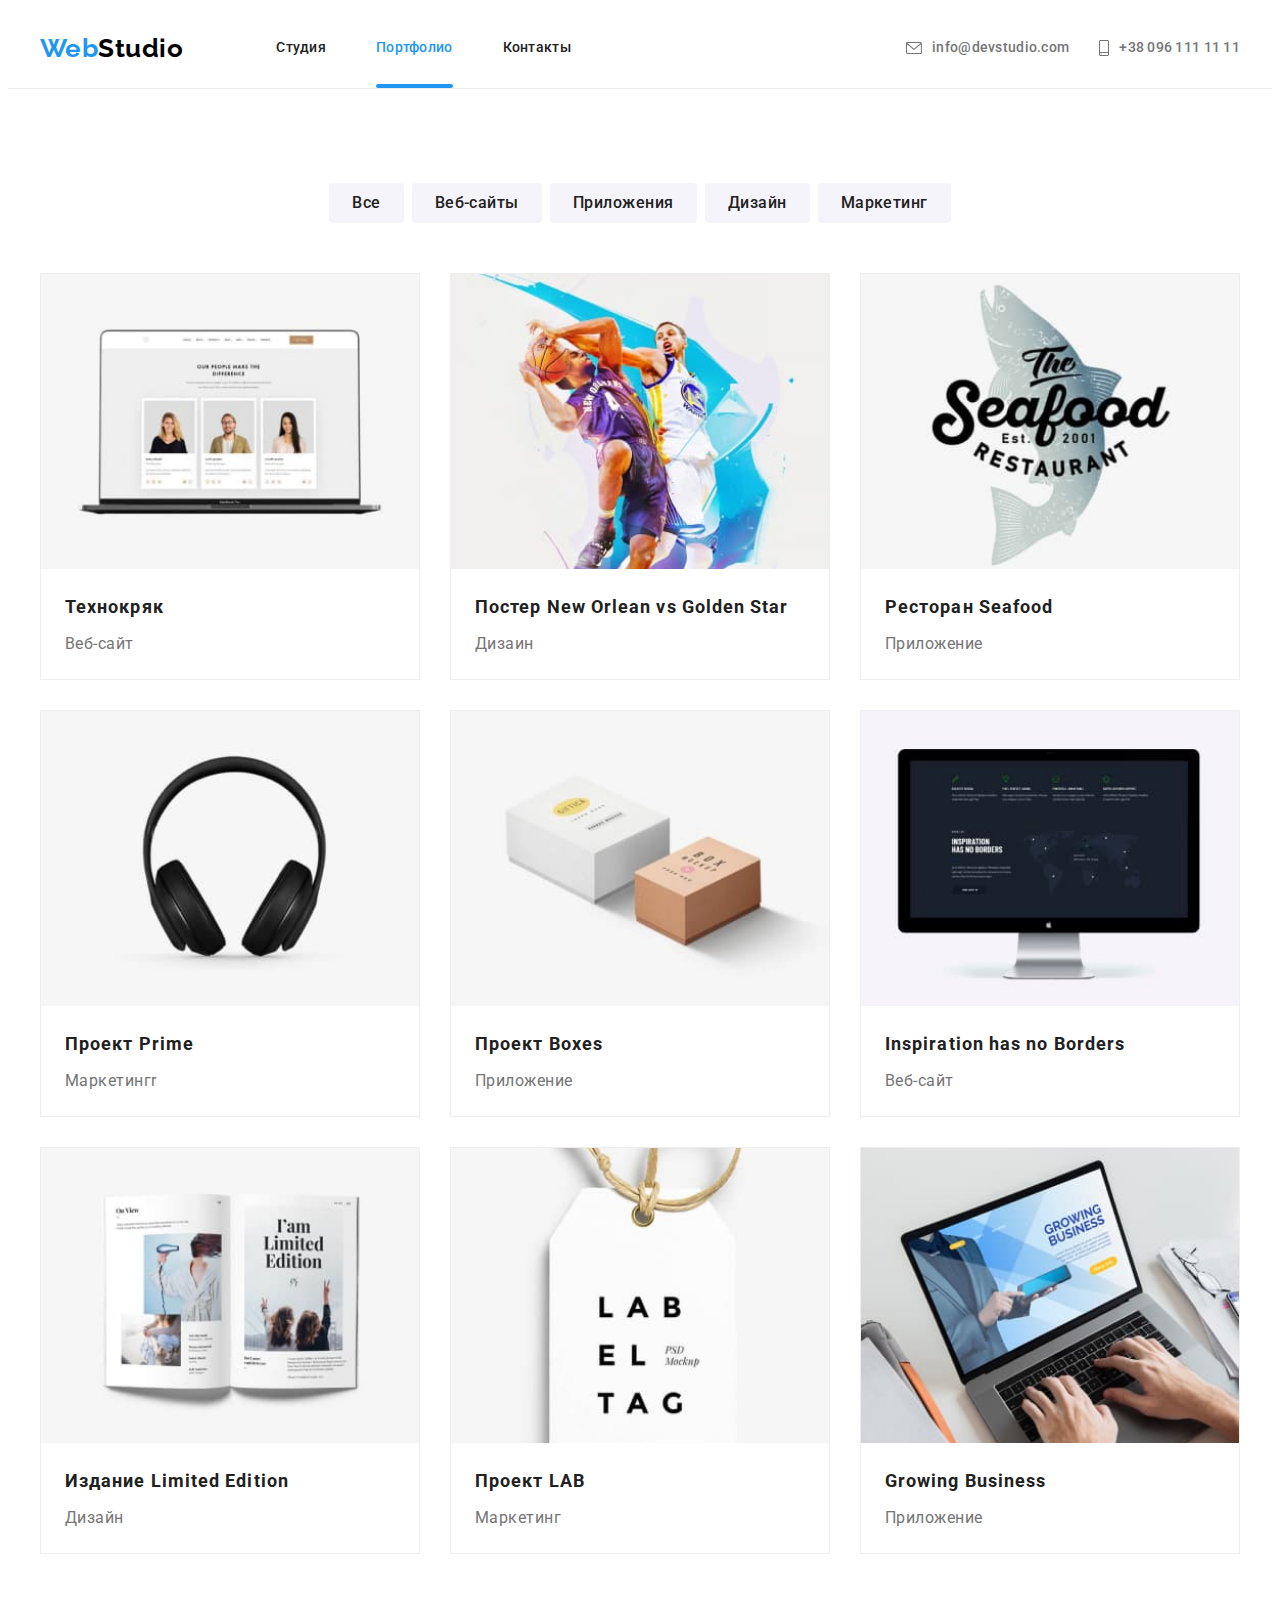
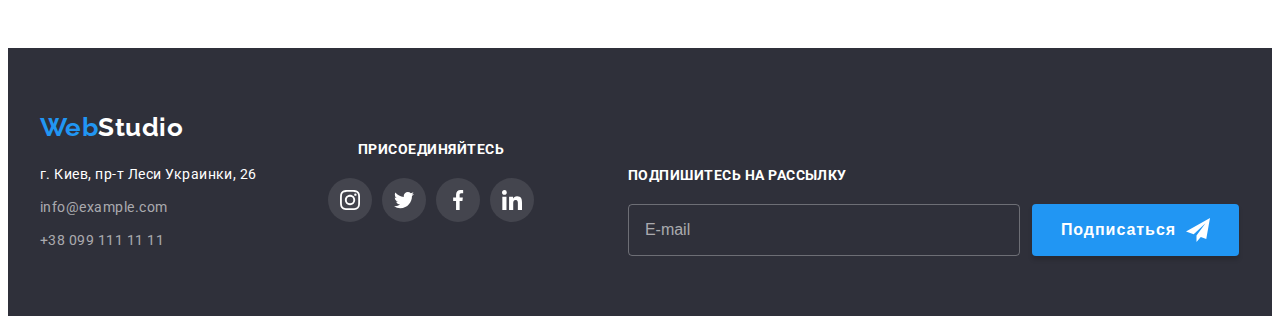
==== portfolio.html @ 02e14719 "Вёрстка адаптивной версии всех страниц и элементов макета" ====
<!DOCTYPE html>
<html lang="ru">
  <head>
    <meta charset="UTF-8" />
    <meta http-equiv="X-UA-Compatible" content="IE=edge" />
    <meta name="viewport" content="width=device-width, initial-scale=1.0" />
    <link rel="preconnect" href="https://fonts.googleapis.com" />
    <link rel="preconnect" href="https://fonts.gstatic.com" crossorigin />
    <link
      href="https://fonts.googleapis.com/css2?family=Raleway:wght@700&family=Roboto:wght@400;500;700;900&display=swap"
      rel="stylesheet"
    />
    <link
      rel="stylesheet"
      href="https://cdnjs.cloudflare.com/ajax/libs/modern-normalize/1.1.0/modern-normalize.min.css"
      integrity="sha512-wpPYUAdjBVSE4KJnH1VR1HeZfpl1ub8YT/NKx4PuQ5NmX2tKuGu6U/JRp5y+Y8XG2tV+wKQpNHVUX03MfMFn9Q=="
      crossorigin="anonymous"
      referrerpolicy="no-referrer"
    />
    <link rel="stylesheet" href="./css/main.css" />
    <title>Портфолио</title>
  </head>

  <body>
    <!--секция "Хэдер"-->
    <header class="header">
      <div class="container header__box">
        <nav class="header__nav">
          <a class="logo" href="./index.html" lang="en"
            >Web<span class="logo__text--black">Studio</span></a
          >
          <ul class="menu">
            <li class="menu__item">
              <a class="menu__link" href="./index.html">Студия</a>
            </li>
            <li class="menu__item">
              <a class="menu__link active" href="./portfolio.html">Портфолио</a>
            </li>
            <li class="menu__item">
              <a class="menu__link" href="#contacts">Контакты</a>
            </li>
          </ul>
        </nav>

        <ul class="contacts">
          <li class="contacts__item">
            <a class="contacts__link" href="mailto:info@devstudio.com"
              ><svg class="contacts__icon" width="16px" height="12px">
                <use href="./imagis/icons/icons.svg#icon-envelope"></use>
              </svg>
              info@devstudio.com</a
            >
          </li>
          <li class="contacts__item">
            <a class="contacts__link" href="tel:+380961111111"
              ><svg class="contacts__icon" width="10px" height="16px">
                <use href="./imagis/icons/icons.svg#icon-smartphone"></use>
              </svg>
              +38 096 111 11 11
            </a>
          </li>
        </ul>
        <button class="menu-btn__open" data-menu-open type="button">
          <svg class="menu-btn__open-icon" width="24px" height="16px">
            <use href="./imagis/icons/icons.svg#icon-menu"></use>
          </svg>
        </button>
      </div>
      <!--Мобильное меню-->

      <div class="mob-menu__box is-hidden" data-menu>
        <button class="menu-btn__close" data-menu-close type="button">
          <svg class="menu-btn__close-icon" width="19px" height="19px">
            <use href="./imagis/icons/icons.svg#icon-close-menu"></use>
          </svg>
        </button>
        <ul class="mob-menu">
          <li class="mob-menu__item">
            <a class="mob-menu__link" href="./index.html">Студия</a>
          </li>
          <li class="mob-menu__item">
            <a class="mob-menu__link active" href="./portfolio.html"
              >Портфолио</a
            >
          </li>
          <li class="mob-menu__item">
            <a class="mob-menu__link" href="#contacts">Контакты</a>
          </li>
        </ul>

        <ul class="mob-contacts">
          <li class="mob-contacts__item">
            <a class="mob-contacts__link--tel" href="tel:+380961111111">
              +38 096 111 11 11
            </a>
          </li>
          <li class="mob-contacts__item">
            <a
              class="mob-contacts__link--mail"
              href="mailto:info@devstudio.com"
            >
              info@devstudio.com</a
            >
          </li>
        </ul>
        <ul class="mob-socials">
          <li class="mob-socials__item">
            <a
              class="mob-socials__link"
              href="https://www.instagram.com/"
              target="blank"
              rel="noopener noreferrer"
              aria-label="инстаграм"
              lang="en"
              >Instagram</a
            >
          </li>
          <li class="mob-socials__item">
            <a
              class="mob-socials__link"
              href="https://twitter.com/"
              target="blank"
              rel="noopener noreferrer"
              aria-label="твитер"
              lang="en"
              >Twitter</a
            >
          </li>
          <li class="mob-socials__item">
            <a
              class="mob-socials__link"
              href="https://www.facebook.com/"
              target="blank"
              rel="noopener noreferrer"
              aria-label="фейсбук"
              lang="en"
              >Facebook</a
            >
          </li>
          <li class="mob-socials__item">
            <a
              class="mob-socials__link"
              href="https://ua.linkedin.com/"
              target="blank"
              rel="noopener noreferrer"
              aria-label="ликедин"
              lang="en"
              >LinkedIn</a
            >
          </li>
        </ul>
      </div>
    </header>

    <!--секция "Навигационных кнопок"-->
    <section class="section projects">
      <h1 class="projects__title visually-hidden">Проекты компании</h1>
      <div class="container filters">
        <ul class="filters__list">
          <li class="filters__item">
            <button class="filters__button" type="button">Все</button>
          </li>
          <li class="filters__item">
            <button class="filters__button" type="button">Веб-сайты</button>
          </li>
          <li class="filters__item">
            <button class="filters__button" type="button">Приложения</button>
          </li>
          <li class="filters__item">
            <button class="filters__button" type="button">Дизайн</button>
          </li>
          <li class="filters__item">
            <button class="filters__button" type="button">Маркетинг</button>
          </li>
        </ul>

        <!--список "Проектами компании"-->

        <ul class="galeri-projects">
          <li class="galeri-projects__item">
            <a class="galeri-projects__link" href="#"
              ><div class="projects__photo-overlay">
                <img
                  class="galeri-projects__photo"
                  srcset="
                    ./imagis/ouer-work-portfolio/leptop/leptop-354.img.jpg 354w,
                    ./imagis/ouer-work-portfolio/leptop/leptop-370.img.jpg 370w,
                    ./imagis/ouer-work-portfolio/leptop/leptop-450.img.jpg 450w,
                    ./imagis/ouer-work-portfolio/leptop/leptop-708.img.jpg 708w,
                    ./imagis/ouer-work-portfolio/leptop/leptop-740.img.jpg 740w,
                    ./imagis/ouer-work-portfolio/leptop/leptop-900.img.jpg 900w
                  "
                  sizes="(min-width: 1200px) 370px, (min-width: 768px) 354px, 100vw"
                  src="./imagis/ouer-work-portfolio/leptop/leptop-354.img.jpg"
                  alt="ноутбук"
                  width="370"
                  height="295"
                />
                <div class="overlay">
                  <p class="overlay__text">
                    Ресурс предлагает комплексные предложения с разным уровнем
                    функционала и сервисов. Все это позволит посетителю получить
                    исчерпывающие сведения о компании или частном лице.
                  </p>
                </div>
              </div>

              <div class="project-description">
                <h2 class="project-description__name">Технокряк</h2>
                <p class="project-description__about">Веб-сайт</p>
              </div>
            </a>
          </li>

          <li class="galeri-projects__item">
            <a class="galeri-projects__link" href="#">
              <div class="projects__photo-overlay">
                <img
                  class="galeri-projects__photo"
                  srcset="
                    ./imagis/ouer-work-portfolio/basketballs-players/basketballs-players-354.img.jpg 354w,
                    ./imagis/ouer-work-portfolio/basketballs-players/basketballs-players-370.img.jpg 370w,
                    ./imagis/ouer-work-portfolio/basketballs-players/basketballs-players-450.img.jpg 450w,
                    ./imagis/ouer-work-portfolio/basketballs-players/basketballs-players-708.img.jpg 708w,
                    ./imagis/ouer-work-portfolio/basketballs-players/basketballs-players-740.img.jpg 740w,
                    ./imagis/ouer-work-portfolio/basketballs-players/basketballs-players-900.img.jpg 900w
                  "
                  sizes="(min-width: 1200px) 370px, (min-width: 768px) 354px, 100vw"
                  src="./imagis/ouer-work-portfolio/basketballs-players/basketballs-players-354.img.jpg"
                  alt="играки в баскетболл"
                  width="370"
                  height="295"
                />
                <div class="overlay">
                  <p class="overlay__text">
                    Ресурс предлагает комплексные предложения с разным уровнем
                    функционала и сервисов. Все это позволит посетителю получить
                    исчерпывающие сведения о компании или частном лице.
                  </p>
                </div>
              </div>

              <div class="project-description">
                <h2 class="project-description__name">
                  Постер <span lang="en">New Orlean vs Golden Star</span>
                </h2>
                <p class="project-description__about">Дизаин</p>
              </div>
            </a>
          </li>

          <li class="galeri-projects__item">
            <a class="galeri-projects__link" href="#"
              ><div class="projects__photo-overlay">
                <img
                  class="galeri-projects__photo"
                  srcset="
                    ./imagis/ouer-work-portfolio/fish-logo/fish-logo-354.img.jpg 354w,
                    ./imagis/ouer-work-portfolio/fish-logo/fish-logo-370.img.jpg 370w,
                    ./imagis/ouer-work-portfolio/fish-logo/fish-logo-450.img.jpg 450w,
                    ./imagis/ouer-work-portfolio/fish-logo/fish-logo-708.img.jpg 708w,
                    ./imagis/ouer-work-portfolio/fish-logo/fish-logo-740.img.jpg 740w,
                    ./imagis/ouer-work-portfolio/fish-logo/fish-logo-900.img.jpg 900w
                  "
                  sizes="(min-width: 1200px) 370px, (min-width: 768px) 354px, 100vw"
                  src="./imagis/ouer-work-portfolio/fish-logo/fish-logo-354.img.jpg"
                  alt="рыба на фонге логотипа"
                  width="370"
                  height="295"
                />
                <div class="overlay">
                  <p class="overlay__text">
                    Ресурс предлагает комплексные предложения с разным уровнем
                    функционала и сервисов. Все это позволит посетителю получить
                    исчерпывающие сведения о компании или частном лице.
                  </p>
                </div>
              </div>

              <div class="project-description">
                <h2 class="project-description__name">
                  Ресторан <span lang="en">Seafood</span>
                </h2>
                <p class="project-description__about">Приложение</p>
              </div>
            </a>
          </li>

          <li class="galeri-projects__item">
            <a class="galeri-projects__link" href="#"
              ><div class="projects__photo-overlay">
                <img
                  class="galeri-projects__photo"
                  srcset="
                    ./imagis/ouer-work-portfolio/headphones/headphones-354.img.jpg 354w,
                    ./imagis/ouer-work-portfolio/headphones/headphones-370.img.jpg 370w,
                    ./imagis/ouer-work-portfolio/headphones/headphones-450.img.jpg 450w,
                    ./imagis/ouer-work-portfolio/headphones/headphones-708.img.jpg 708w,
                    ./imagis/ouer-work-portfolio/headphones/headphones-740.img.jpg 740w,
                    ./imagis/ouer-work-portfolio/headphones/headphones-900.img.jpg 900w
                  "
                  sizes="(min-width: 1200px) 370px, (min-width: 768px) 354px, 100vw"
                  src="./imagis/ouer-work-portfolio/headphones/headphones-354.img.jpg"
                  alt="наушники"
                  width="370"
                  height="295"
                />
                <div class="overlay">
                  <p class="overlay__text">
                    Ресурс предлагает комплексные предложения с разным уровнем
                    функционала и сервисов. Все это позволит посетителю получить
                    исчерпывающие сведения о компании или частном лице.
                  </p>
                </div>
              </div>

              <div class="project-description">
                <h2 class="project-description__name">
                  Проект <span lang="en">Prime</span>
                </h2>
                <p class="project-description__about">Маркетингr</p>
              </div>
            </a>
          </li>

          <li class="galeri-projects__item">
            <a class="galeri-projects__link" href="#"
              ><div class="projects__photo-overlay">
                <img
                  class="galeri-projects__photo"
                  srcset="
                    ./imagis/ouer-work-portfolio/boxes/boxses-354.img.jpg 354w,
                    ./imagis/ouer-work-portfolio/boxes/boxses-370.img.jpg 370w,
                    ./imagis/ouer-work-portfolio/boxes/boxses-450.img.jpg 450w,
                    ./imagis/ouer-work-portfolio/boxes/boxses-708.img.jpg 708w,
                    ./imagis/ouer-work-portfolio/boxes/boxses-740.img.jpg 740w,
                    ./imagis/ouer-work-portfolio/boxes/boxses-900.img.jpg 900w
                  "
                  sizes="(min-width: 1200px) 370px, (min-width: 768px) 354px, 100vw"
                  src="./imagis/ouer-work-portfolio/boxes/boxses-354.img.jpg"
                  alt="две коробки"
                  width="370"
                  height="295"
                />
                <div class="overlay">
                  <p class="overlay__text">
                    Ресурс предлагает комплексные предложения с разным уровнем
                    функционала и сервисов. Все это позволит посетителю получить
                    исчерпывающие сведения о компании или частном лице.
                  </p>
                </div>
              </div>

              <div class="project-description">
                <h2 class="project-description__name">
                  Проект <span lang="en">Boxes</span>
                </h2>
                <p class="project-description__about">Приложение</p>
              </div>
            </a>
          </li>

          <li class="galeri-projects__item">
            <a class="galeri-projects__link" href="#"
              ><div class="projects__photo-overlay">
                <img
                  class="galeri-projects__photo"
                  srcset="
                    ./imagis/ouer-work-portfolio/monitor/monitor-354.img.jpg 354w,
                    ./imagis/ouer-work-portfolio/monitor/monitor-370.img.jpg 370w,
                    ./imagis/ouer-work-portfolio/monitor/monitor-450.img.jpg 450w,
                    ./imagis/ouer-work-portfolio/monitor/monitor-708.img.jpg 708w,
                    ./imagis/ouer-work-portfolio/monitor/monitor-740.img.jpg 740w,
                    ./imagis/ouer-work-portfolio/monitor/monitor-900.img.jpg 900w
                  "
                  sizes="(min-width: 1200px) 370px, (min-width: 768px) 354px, 100vw"
                  src="./imagis/ouer-work-portfolio/monitor/monitor-354.img.jpg"
                  alt="манитор"
                  width="370"
                  height="295"
                />
                <div class="overlay">
                  <p class="overlay__text">
                    Ресурс предлагает комплексные предложения с разным уровнем
                    функционала и сервисов. Все это позволит посетителю получить
                    исчерпывающие сведения о компании или частном лице.
                  </p>
                </div>
              </div>

              <div class="project-description">
                <h2 class="project-description__name" lang="en">
                  Inspiration has no Borders
                </h2>
                <p class="project-description__about">Веб-сайт</p>
              </div>
            </a>
          </li>

          <li class="galeri-projects__item">
            <a class="galeri-projects__link" href="#"
              ><div class="projects__photo-overlay">
                <img
                  class="galeri-projects__photo"
                  srcset="
                    ./imagis/ouer-work-portfolio/book/book-354.img.jpg 354w,
                    ./imagis/ouer-work-portfolio/book/book-370.img.jpg 370w,
                    ./imagis/ouer-work-portfolio/book/book-450.img.jpg 450w,
                    ./imagis/ouer-work-portfolio/book/book-708.img.jpg 708w,
                    ./imagis/ouer-work-portfolio/book/book-740.img.jpg 740w,
                    ./imagis/ouer-work-portfolio/book/book-900.img.jpg 900w
                  "
                  sizes="(min-width: 1200px) 370px, (min-width: 768px) 354px, 100vw"
                  src="./imagis/ouer-work-portfolio/book/book-354.img.jpg"
                  alt="открытая книга"
                  width="370"
                  height="295"
                />
                <div class="overlay">
                  <p class="overlay__text">
                    Ресурс предлагает комплексные предложения с разным уровнем
                    функционала и сервисов. Все это позволит посетителю получить
                    исчерпывающие сведения о компании или частном лице.
                  </p>
                </div>
              </div>

              <div class="project-description">
                <h2 class="project-description__name">
                  Издание <span lang="en">Limited Edition</span>
                </h2>
                <p class="project-description__about">Дизайн</p>
              </div>
            </a>
          </li>

          <li class="galeri-projects__item">
            <a class="galeri-projects__link" href="#"
              ><div class="projects__photo-overlay">
                <img
                  class="galeri-projects__photo"
                  srcset="
                    ./imagis/ouer-work-portfolio/tag/tag-354.img.jpg 354w,
                    ./imagis/ouer-work-portfolio/tag/tag-370.img.jpg 370w,
                    ./imagis/ouer-work-portfolio/tag/tag-450.img.jpg 450w,
                    ./imagis/ouer-work-portfolio/tag/tag-708.img.jpg 708w,
                    ./imagis/ouer-work-portfolio/tag/tag-740.img.jpg 740w,
                    ./imagis/ouer-work-portfolio/tag/tag-900.img.jpg 900w
                  "
                  sizes="(min-width: 1200px) 370px, (min-width: 768px) 354px, 100vw"
                  src="./imagis/ouer-work-portfolio/tag/tag-354.img.jpg"
                  alt="бирка с логотипом"
                  width="370"
                  height="295"
                />
                <div class="overlay">
                  <p class="overlay__text">
                    Ресурс предлагает комплексные предложения с разным уровнем
                    функционала и сервисов. Все это позволит посетителю получить
                    исчерпывающие сведения о компании или частном лице.
                  </p>
                </div>
              </div>

              <div class="project-description">
                <h2 class="project-description__name">
                  Проект <span lang="en">LAB</span>
                </h2>
                <p class="project-description__about">Маркетинг</p>
              </div>
            </a>
          </li>

          <li class="galeri-projects__item">
            <a class="galeri-projects__link" href="#"
              ><div class="projects__photo-overlay">
                <img
                  class="galeri-projects__photo"
                  srcset="
                    ./imagis/ouer-work-portfolio/laptop-hands/laptop-hands-354.img.jpg 354w,
                    ./imagis/ouer-work-portfolio/laptop-hands/laptop-hands-370.img.jpg 370w,
                    ./imagis/ouer-work-portfolio/laptop-hands/laptop-hands-450.img.jpg 450w,
                    ./imagis/ouer-work-portfolio/laptop-hands/laptop-hands-708.img.jpg 708w,
                    ./imagis/ouer-work-portfolio/laptop-hands/laptop-hands-740.img.jpg 740w,
                    ./imagis/ouer-work-portfolio/laptop-hands/laptop-hands-900.img.jpg 900w
                  "
                  sizes="(min-width: 1200px) 370px, (min-width: 768px) 354px, 100vw"
                  src="./imagis/ouer-work-portfolio/laptop-hands/laptop-hands-354.img.jpg"
                  alt="наберает текст"
                  width="370"
                  height="295"
                />
                <div class="overlay">
                  <p class="overlay__text">
                    Ресурс предлагает комплексные предложения с разным уровнем
                    функционала и сервисов. Все это позволит посетителю получить
                    исчерпывающие сведения о компании или частном лице.
                  </p>
                </div>
              </div>

              <div class="project-description">
                <h2 class="project-description__name" lang="en">
                  Growing Business
                </h2>
                <p class="project-description__about">Приложение</p>
              </div>
            </a>
          </li>
        </ul>
      </div>
    </section>

    <!--секция "Футер"-->
    <footer Class="footer">
      <div class="container footer__contacts-box">
        <div class="adress-logo__box">
          <a class="logo" href="./index.html" lang="en"
            >Web<span class="logo__text--white">Studio</span></a
          >
          <address class="address" id="contacts">
            <ul class="address__list">
              <li class="address__item">
                <a
                  class="address__link address__link--light-color"
                  href="https://goo.gl/maps/M4VhNLJZb9ix9Voo7"
                  target="blank"
                  rel="noopener noreferrer"
                  >г. Киев, пр-т Леси Украинки, 26</a
                >
              </li>
              <li class="address__item">
                <a class="address__link" href="mailto:info@example.com"
                  >info@example.com</a
                >
              </li>
              <li class="address__item">
                <a class="address__link" href="tel:+380991111111"
                  >+38 099 111 11 11</a
                >
              </li>
            </ul>
          </address>
        </div>
        <!--Иконки соц сетей в "футере"-->
        <div class="footer__socials-box">
          <p class="footer__socials-text">присоединяйтесь</p>
          <ul class="socials">
            <li class="socials__item">
              <a
                class="socials__link socials__link--bg-dark"
                href="https://www.instagram.com/"
                target="blank"
                rel="noopener noreferrer"
                aria-label="инстаграм"
              >
                <svg class="socials__icon" width="20px" height="20px">
                  <use href="./imagis/icons/icons.svg#icon-instagram"></use>
                </svg>
              </a>
            </li>
            <li class="socials__item">
              <a
                class="socials__link socials__link--bg-dark"
                href="https://twitter.com/"
                target="blank"
                rel="noopener noreferrer"
                aria-label="твитер"
              >
                <svg class="socials__icon" width="20px" height="20px">
                  <use href="./imagis/icons/icons.svg#icon-twitter"></use>
                </svg>
              </a>
            </li>
            <li class="socials__item">
              <a
                class="socials__link socials__link--bg-dark"
                href="https://www.facebook.com/"
                target="blank"
                rel="noopener noreferrer"
                aria-label="фейсбук"
              >
                <svg class="socials__icon" width="20px" height="20px">
                  <use href="./imagis/icons/icons.svg#icon-facebook"></use>
                </svg>
              </a>
            </li>
            <li class="socials__item">
              <a
                class="socials__link socials__link--bg-dark"
                href="https://ua.linkedin.com/"
                target="blank"
                rel="noopener noreferrer"
                aria-label="ликедин"
              >
                <svg class="socials__icon" width="20px" height="20px">
                  <use href="./imagis/icons/icons.svg#icon-linkedin"></use>
                </svg>
              </a>
            </li>
          </ul>
        </div>
        <!--Форма в "футере"-->
        <div class="footer__form-box">
          <p class="footer__form-text">Подпишитесь на рассылку</p>
          <form class="form-submit">
            <input
              class="form-submit__input"
              type="email"
              name="email"
              placeholder="E-mail"
            />
            <button class="form-submit__btn" type="submit">
              Подписаться
              <span class="form-submit__btn-icon">
                <svg width="24px" height="24px">
                  <use href="./imagis/icons/icons.svg#icon-send"></use>
                </svg>
              </span>
            </button>
          </form>
        </div>
      </div>
    </footer>
    <script src="./js/menu.js"></script>
  </body>
</html>
---- css/main.css ----
@charset "UTF-8";
.socials__link, .galeri-projects__link, .clients__link, .address__link, .contacts__link, .menu__link, .mob-socials__link, .mob-contacts__link--mail, .mob-contacts__link--tel, .mob-menu__link, .logo {
  text-decoration: none;
}

.socials, .galeri-projects, .filters__list, .clients__list, .employees, .gallery, .features, .address__list, .contacts, .menu, .mob-socials, .mob-contacts, .mob-menu {
  padding: 0;
  list-style: none;
}

h1,
h2,
h3,
h4,
h5,
h6,
ul,
p {
  margin-top: 0;
  margin-bottom: 0;
}

body {
  font-family: "Roboto", sans-serif;
  letter-spacing: 0.03em;
  color: #212121;
  background-color: #ffffff;
}

img {
  display: block;
  width: 100%;
}

.visually-hidden {
  position: absolute;
  white-space: nowrap;
  width: 1px;
  height: 1px;
  overflow: hidden;
  border: 0;
  padding: 0;
  clip: rect(0 0 0 0);
  -webkit-clip-path: inset(50%);
          clip-path: inset(50%);
  margin: -1px;
}

.section {
  padding-top: 60px;
  padding-bottom: 60px;
}
@media screen and (min-width: 1200px) {
  .section {
    padding-top: 94px;
    padding-bottom: 94px;
  }
}

.container {
  padding-left: 15px;
  padding-right: 15px;
  margin-left: auto;
  margin-right: auto;
}
@media screen and (min-width: 480px) {
  .container {
    width: 480px;
  }
}
@media screen and (min-width: 768px) {
  .container {
    width: 768px;
  }
}
@media screen and (min-width: 1200px) {
  .container {
    width: 1200px;
  }
}

.logo {
  font-family: "Raleway", sans-serif;
  font-weight: 700;
  font-size: 24px;
  line-height: 1.17;
  color: #2196f3;
}
.logo__text--white {
  color: #ffffff;
}
.logo__text--black {
  color: #000000;
}
@media screen and (min-width: 1200px) {
  .logo {
    font-size: 26px;
    line-height: 1.19;
  }
}

.mob-menu__box {
  position: fixed;
  left: 0;
  top: 0;
  padding: 48px 40px;
  width: 100vw;
  height: 100vh;
  background-color: #ffffff;
  z-index: 10;
  opacity: 1;
  -webkit-transition: opacity 250ms cubic-bezier(0.4, 0, 0.2, 1);
  transition: opacity 250ms cubic-bezier(0.4, 0, 0.2, 1);
}

.is-hidden {
  opacity: 0;
  pointer-events: none;
}

.mob-menu {
  margin-bottom: 306px;
}
.mob-menu__item:not(:last-child) {
  margin-bottom: 32px;
}

.mob-menu__item:not(:last-child) {
  margin-bottom: 32px;
}

.mob-menu__link {
  font-weight: 500;
  font-size: 40px;
  line-height: 1.18;
  letter-spacing: 0.02em;
  color: #212121;
  -webkit-transition: color 250ms cubic-bezier(0.4, 0, 0.2, 1);
  transition: color 250ms cubic-bezier(0.4, 0, 0.2, 1);
}
.mob-menu__link:hover, .mob-menu__link:focus {
  color: #2196f3;
}

.mob-contacts {
  margin-bottom: 64px;
}
.mob-contacts__item:not(:last-child) {
  margin-bottom: 32px;
}
.mob-contacts__link--tel {
  font-weight: 500;
  font-size: 34px;
  line-height: 1.18;
  letter-spacing: 0.02em;
  color: #2196f3;
}
.mob-contacts__link--mail {
  font-weight: 500;
  font-size: 24px;
  line-height: 28px;
  letter-spacing: 0.02em;
  color: #757575;
}

.mob-socials {
  display: -webkit-box;
  display: -ms-flexbox;
  display: flex;
  -webkit-box-orient: horizontal;
  -webkit-box-direction: normal;
      -ms-flex-direction: row;
          flex-direction: row;
  gap: 20px;
}
.mob-socials__link {
  font-size: 18px;
  line-height: 22px;
  letter-spacing: 0.02em;
  color: #2196f3;
}
.mob-socials__item {
  position: relative;
}
.mob-socials__item:not(:last-child)::after {
  content: " ";
  position: absolute;
  right: -10px;
  width: 1px;
  height: 22px;
  background-color: rgba(33, 33, 33, 0.2);
}

.menu-btn__close {
  position: absolute;
  display: block;
  margin: 0;
  padding: 0;
  top: 21px;
  right: 25px;
  background: transparent;
  z-index: 10;
  border: none;
  -webkit-transition: fill 250ms cubic-bezier(0.4, 0, 0.2, 1);
  transition: fill 250ms cubic-bezier(0.4, 0, 0.2, 1);
}
.menu-btn__close:hover, .menu-btn__close:focus {
  fill: #2196f3;
}

.header {
  padding-top: 16px;
  padding-bottom: 16px;
  border-bottom: 1px solid #ececec;
}
@media screen and (min-width: 768px) {
  .header {
    padding: 0;
  }
}
.header__box {
  -webkit-box-align: center;
      -ms-flex-align: center;
          align-items: center;
  display: -webkit-box;
  display: -ms-flexbox;
  display: flex;
  -webkit-box-pack: justify;
      -ms-flex-pack: justify;
          justify-content: space-between;
}
.header__nav {
  display: -webkit-box;
  display: -ms-flexbox;
  display: flex;
  -webkit-box-align: center;
      -ms-flex-align: center;
          align-items: center;
}

/* стили меню навигации  */
.menu {
  display: none;
}
@media screen and (min-width: 768px) {
  .menu {
    display: -webkit-box;
    display: -ms-flexbox;
    display: flex;
    margin-left: 87px;
  }
}
@media screen and (min-width: 1200px) {
  .menu {
    display: -webkit-box;
    display: -ms-flexbox;
    display: flex;
    margin-left: 93px;
  }
}
.menu__item:not(:last-child) {
  margin-right: 50px;
}
.menu__link {
  position: relative;
  display: block;
  padding-top: 32px;
  padding-bottom: 32px;
  font-weight: 500;
  font-size: 14px;
  line-height: 1.14;
  letter-spacing: 0.02em;
  color: #212121;
  -webkit-transition: color 250ms cubic-bezier(0.4, 0, 0.2, 1);
  transition: color 250ms cubic-bezier(0.4, 0, 0.2, 1);
}
.menu__link:hover, .menu__link:focus {
  color: #2196f3;
}

.active {
  color: #2196f3;
}
@media screen and (min-width: 768px) {
  .active::before {
    content: "";
    position: absolute;
    bottom: 0px;
    width: 100%;
    height: 4px;
    background-color: #2196f3;
    border-radius: 2px;
  }
}

/* стили контактов в "Хэдэр"  */
.contacts {
  display: none;
}
@media screen and (min-width: 768px) {
  .contacts {
    display: -webkit-box;
    display: -ms-flexbox;
    display: flex;
    -webkit-box-orient: vertical;
    -webkit-box-direction: normal;
        -ms-flex-direction: column;
            flex-direction: column;
    margin-left: auto;
  }
}
@media screen and (min-width: 1200px) {
  .contacts {
    -webkit-box-orient: horizontal;
    -webkit-box-direction: normal;
        -ms-flex-direction: row;
            flex-direction: row;
  }
}
.contacts__item:not(:last-child) {
  margin-bottom: 10px;
}
@media screen and (min-width: 1200px) {
  .contacts__item:not(:last-child) {
    margin-bottom: 0;
    margin-right: 30px;
  }
}
.contacts__link {
  display: -webkit-inline-box;
  display: -ms-inline-flexbox;
  display: inline-flex;
  -webkit-box-align: center;
      -ms-flex-align: center;
          align-items: center;
  font-weight: 500;
  font-size: 14px;
  line-height: 1.14;
  letter-spacing: 0.02em;
  color: #757575;
  -webkit-transition: color 250ms cubic-bezier(0.4, 0, 0.2, 1);
  transition: color 250ms cubic-bezier(0.4, 0, 0.2, 1);
}
.contacts__link:hover, .contacts__link:focus {
  color: #2196f3;
}
@media screen and (min-width: 1200px) {
  .contacts__link {
    padding-top: 32px;
    padding-bottom: 32px;
  }
}
.contacts__icon {
  fill: currentColor;
  margin-right: 8px;
}
@media screen and (min-width: 1200px) {
  .contacts__icon {
    display: block;
    margin-right: 10px;
  }
}

.menu-btn__open {
  display: block;
  margin: 0;
  padding: 0;
  background: transparent;
  border: none;
  -webkit-transition: fill 250ms cubic-bezier(0.4, 0, 0.2, 1);
  transition: fill 250ms cubic-bezier(0.4, 0, 0.2, 1);
}
.menu-btn__open:hover, .menu-btn__open:focus {
  fill: #2196f3;
}
@media screen and (min-width: 768px) {
  .menu-btn__open {
    display: none;
  }
}

/*стили адресов в "футере"*/
.footer {
  padding-top: 60px;
  padding-bottom: 60px;
  background-color: #2f303a;
  /*соц сети*/
  /* стили формы в "футере" */
}
@media screen and (max-width: 1199px) {
  .footer__contacts-box {
    display: -webkit-box;
    display: -ms-flexbox;
    display: flex;
    -webkit-box-pack: center;
        -ms-flex-pack: center;
            justify-content: center;
    -ms-flex-wrap: wrap;
        flex-wrap: wrap;
    gap: 60px 165px;
    text-align: center;
  }
}
@media screen and (min-width: 1200px) {
  .footer__contacts-box {
    display: -webkit-box;
    display: -ms-flexbox;
    display: flex;
    -webkit-box-align: center;
        -ms-flex-align: center;
            align-items: center;
  }
}
.footer__socials-box {
  display: block;
  text-align: center;
  margin-left: auto;
  margin-right: auto;
  margin-top: 60px;
  width: 208px;
  height: 80px;
}
@media screen and (min-width: 768px) {
  .footer__socials-box {
    margin: 0;
  }
}
@media screen and (min-width: 1200px) {
  .footer__socials-box {
    margin-left: 70px;
  }
}
.footer__socials-text {
  margin-bottom: 20px;
  font-weight: 700;
  font-size: 14px;
  line-height: 1.14;
  text-transform: uppercase;
  color: #ffffff;
}
.footer__form-box {
  margin-top: 60px;
}
@media screen and (max-width: 1199px) {
  .footer__form-box {
    margin: 0;
    width: 450px;
  }
}
@media screen and (min-width: 1200px) {
  .footer__form-box {
    margin-left: 93px;
  }
}
.footer__form-text {
  margin-bottom: 20px;
  font-weight: 700;
  font-size: 14px;
  line-height: 1.14;
  text-transform: uppercase;
  color: #ffffff;
}

.address {
  margin-top: 20px;
}
.address__item:not(:first-child) {
  margin-top: 8px;
}
@media screen and (min-width: 1200px) {
  .address__item:not(:first-child) {
    margin-top: 9px;
  }
}
.address__link {
  font-style: normal;
  font-size: 14px;
  line-height: 1.71;
  color: rgba(255, 255, 255, 0.6);
  -webkit-transition: color 250ms cubic-bezier(0.4, 0, 0.2, 1);
  transition: color 250ms cubic-bezier(0.4, 0, 0.2, 1);
}
.address__link--light-color {
  color: #ffffff;
  -webkit-transition: color 250ms cubic-bezier(0.4, 0, 0.2, 1);
  transition: color 250ms cubic-bezier(0.4, 0, 0.2, 1);
}
.address__link:hover, .address__link:focus {
  color: #2196f3;
}

@media screen and (min-width: 1200px) {
  .form-submit {
    display: -webkit-box;
    display: -ms-flexbox;
    display: flex;
  }
}
.form-submit__input {
  padding: 15px 16px;
  width: 100%;
  font-size: 16px;
  line-height: 1.25;
  color: #ffffff;
  background-color: inherit;
  border: 1px solid rgba(255, 255, 255, 0.3);
  border-radius: 4px;
}
.form-submit__input::-webkit-input-placeholder {
  font-size: 16px;
  line-height: 1.25;
  color: rgba(255, 255, 255, 0.6);
}
.form-submit__input::-moz-placeholder {
  font-size: 16px;
  line-height: 1.25;
  color: rgba(255, 255, 255, 0.6);
}
.form-submit__input:-ms-input-placeholder {
  font-size: 16px;
  line-height: 1.25;
  color: rgba(255, 255, 255, 0.6);
}
.form-submit__input::-ms-input-placeholder {
  font-size: 16px;
  line-height: 1.25;
  color: rgba(255, 255, 255, 0.6);
}
.form-submit__input::placeholder {
  font-size: 16px;
  line-height: 1.25;
  color: rgba(255, 255, 255, 0.6);
}
@media screen and (min-width: 768px) {
  .form-submit__input {
    width: 400px;
  }
}
@media screen and (min-width: 1200px) {
  .form-submit__input {
    width: 358px;
  }
}
.form-submit__btn {
  display: -webkit-inline-box;
  display: -ms-inline-flexbox;
  display: inline-flex;
  -webkit-box-align: center;
      -ms-flex-align: center;
          align-items: center;
  padding: 10px 28px;
  margin-top: 20px;
  font-weight: 700;
  font-size: 16px;
  line-height: 1.88;
  text-align: center;
  letter-spacing: 0.06em;
  color: #ffffff;
  background-color: #2196f3;
  -webkit-box-shadow: 0px 4px 4px rgba(0, 0, 0, 0.15);
          box-shadow: 0px 4px 4px rgba(0, 0, 0, 0.15);
  border: 1px solid transparent;
  border-radius: 4px;
}
@media screen and (min-width: 1200px) {
  .form-submit__btn {
    margin-top: 0px;
    margin-left: 12px;
  }
}
.form-submit__btn-icon {
  display: -webkit-box;
  display: -ms-flexbox;
  display: flex;
  -webkit-box-align: center;
      -ms-flex-align: center;
          align-items: center;
  margin-left: 10px;
}

/* стили секции "HERO"  */
.hero {
  text-align: center;
  margin-left: auto;
  margin-right: auto;
  padding-top: 118px;
  padding-bottom: 118px;
  height: 400px;
  background-image: -webkit-gradient(linear, left top, right top, from(rgba(47, 48, 58, 0.4)), to(rgba(47, 48, 58, 0.4))), url(../imagis/background/background-hero-mobile.Img.jpg);
  background-image: linear-gradient(to right, rgba(47, 48, 58, 0.4), rgba(47, 48, 58, 0.4)), url(../imagis/background/background-hero-mobile.Img.jpg);
  background-color: #2f303a;
  background-position: center;
  background-size: cover;
  background-repeat: no-repeat;
}
@media screen and (min-device-pixel-ratio: 2), screen and (-webkit-min-device-pixel-ratio: 2), screen and (min-resolution: 192dpi), screen and (min-resolution: 2dppx) {
  .hero {
    background-image: -webkit-gradient(linear, left top, right top, from(rgba(47, 48, 58, 0.4)), to(rgba(47, 48, 58, 0.4))), url(../imagis/background/background-hero-mobile-2x.Img.jpg);
    background-image: linear-gradient(to right, rgba(47, 48, 58, 0.4), rgba(47, 48, 58, 0.4)), url(../imagis/background/background-hero-mobile-2x.Img.jpg);
  }
}
@media screen and (min-width: 768px) {
  .hero {
    background-image: -webkit-gradient(linear, left top, right top, from(rgba(47, 48, 58, 0.4)), to(rgba(47, 48, 58, 0.4))), url(../imagis/background/background-hero-tablet.Img.jpg);
    background-image: linear-gradient(to right, rgba(47, 48, 58, 0.4), rgba(47, 48, 58, 0.4)), url(../imagis/background/background-hero-tablet.Img.jpg);
  }
}
@media screen and (min-width: 768px) and (min-device-pixel-ratio: 2), screen and (min-width: 768px) and (-webkit-min-device-pixel-ratio: 2), screen and (min-width: 768px) and (min-resolution: 192dpi), screen and (min-width: 768px) and (min-resolution: 2dppx) {
  .hero {
    background-image: -webkit-gradient(linear, left top, right top, from(rgba(47, 48, 58, 0.4)), to(rgba(47, 48, 58, 0.4))), url(../imagis/background/background-hero-tablet-2x.Img.jpg);
    background-image: linear-gradient(to right, rgba(47, 48, 58, 0.4), rgba(47, 48, 58, 0.4)), url(../imagis/background/background-hero-tablet-2x.Img.jpg);
  }
}
@media screen and (min-width: 1200px) {
  .hero {
    padding-top: 200px;
    padding-bottom: 200px;
    max-width: 1600px;
    height: 600px;
    background-image: -webkit-gradient(linear, left top, right top, from(rgba(47, 48, 58, 0.4)), to(rgba(47, 48, 58, 0.4))), url(../imagis/background/background-hero-desctop.Img.jpg);
    background-image: linear-gradient(to right, rgba(47, 48, 58, 0.4), rgba(47, 48, 58, 0.4)), url(../imagis/background/background-hero-desctop.Img.jpg);
  }
}
@media screen and (min-width: 1200px) and (min-device-pixel-ratio: 2), screen and (min-width: 1200px) and (-webkit-min-device-pixel-ratio: 2), screen and (min-width: 1200px) and (min-resolution: 192dpi), screen and (min-width: 1200px) and (min-resolution: 2dppx) {
  .hero {
    background-image: -webkit-gradient(linear, left top, right top, from(rgba(47, 48, 58, 0.4)), to(rgba(47, 48, 58, 0.4))), url(../imagis/background/background-hero-desctop-2x.Img.jpg);
    background-image: linear-gradient(to right, rgba(47, 48, 58, 0.4), rgba(47, 48, 58, 0.4)), url(../imagis/background/background-hero-desctop-2x.Img.jpg);
  }
}
.hero__title {
  margin-bottom: 30px;
  margin-left: auto;
  margin-right: auto;
  max-width: 360px;
  font-weight: 900;
  font-size: 26px;
  line-height: 1.62;
  letter-spacing: 0.06em;
  text-transform: uppercase;
  color: #ffffff;
}
@media screen and (min-width: 1200px) {
  .hero__title {
    font-size: 44px;
    line-height: 1.36;
    max-width: 696px;
  }
}
.hero__modal-btn {
  padding: 10px 32px;
  font-family: inherit;
  font-weight: 700;
  font-size: 16px;
  line-height: 1.88;
  letter-spacing: 0.06em;
  color: #ffffff;
  background-color: #2196f3;
  border: transparent;
  border-radius: 4px;
  cursor: pointer;
  -webkit-transition: background-color 250ms cubic-bezier(0.4, 0, 0.2, 1);
  transition: background-color 250ms cubic-bezier(0.4, 0, 0.2, 1);
}
.hero__modal-btn:hover, .hero__modal-btn:focus {
  background-color: #188ce8;
}

/* стили секции "Особенности компании" */
@media screen and (min-width: 768px) {
  .features {
    display: -webkit-box;
    display: -ms-flexbox;
    display: flex;
    -ms-flex-wrap: wrap;
        flex-wrap: wrap;
    gap: 30px;
  }
}
.features__item:not(:last-child) {
  margin-bottom: 30px;
}
@media screen and (min-width: 768px) {
  .features__item {
    margin-bottom: 0;
    width: calc((100% - 30px) / 2);
  }
}
@media screen and (min-width: 1200px) {
  .features__item {
    max-width: 270px;
  }
}
.features__icon-box {
  display: -webkit-box;
  display: -ms-flexbox;
  display: flex;
  -webkit-box-align: center;
      -ms-flex-align: center;
          align-items: center;
  -webkit-box-pack: center;
      -ms-flex-pack: center;
          justify-content: center;
  margin-bottom: 30px;
  height: 120px;
  background-color: #f5f4fa;
  border-radius: 4px;
}
.features__name {
  margin-bottom: 10px;
  text-align: center;
  font-weight: 700;
  font-size: 14px;
  line-height: 1.14;
  text-transform: uppercase;
}
@media screen and (min-width: 768px) {
  .features__name {
    text-align: left;
  }
}
.features__description {
  font-size: 14px;
  line-height: 1.71;
  color: #757575;
}

/* стили секции "Чем мы занимаемся" */
.about {
  display: none;
}
@media screen and (min-width: 1200px) {
  .about {
    display: block;
    padding-top: 0px;
  }
}
.about__title {
  margin-bottom: 50px;
  font-weight: 700;
  font-size: 36px;
  line-height: 1.17;
  text-align: center;
}

.gallery {
  display: -webkit-box;
  display: -ms-flexbox;
  display: flex;
  -webkit-box-pack: justify;
      -ms-flex-pack: justify;
          justify-content: space-between;
}
.gallery__img {
  display: block;
}
.gallery__img-box {
  position: relative;
}
.gallery__text-box {
  position: absolute;
  left: 0px;
  bottom: 0px;
  padding-top: 27px;
  padding-bottom: 27px;
  width: 100%;
  background-color: rgba(47, 48, 58, 0.8);
}
.gallery__text {
  font-weight: 700;
  font-size: 14px;
  line-height: 1, 14;
  text-align: center;
  text-transform: uppercase;
  color: #ffffff;
}

/* стили секции "Наша команда"*/
.team {
  background-color: #f5f4fa;
}
.team__title {
  margin-bottom: 50px;
  font-weight: 700;
  font-size: 28px;
  line-height: 1.18;
  text-align: center;
}
@media screen and (min-width: 1200px) {
  .team__title {
    margin-bottom: 30px;
    font-size: 36px;
    line-height: 1.17;
  }
}

.employees {
  display: -webkit-box;
  display: -ms-flexbox;
  display: flex;
  -webkit-box-orient: vertical;
  -webkit-box-direction: normal;
      -ms-flex-direction: column;
          flex-direction: column;
  -webkit-box-pack: center;
      -ms-flex-pack: center;
          justify-content: center;
  -webkit-box-align: center;
      -ms-flex-align: center;
          align-items: center;
  gap: 30px;
  text-align: center;
}
@media screen and (min-width: 768px) and (max-width: 1199px) {
  .employees {
    -webkit-box-orient: horizontal;
    -webkit-box-direction: normal;
        -ms-flex-direction: row;
            flex-direction: row;
    -ms-flex-wrap: wrap;
        flex-wrap: wrap;
  }
}
@media screen and (min-width: 1200px) {
  .employees {
    -webkit-box-pack: justify;
        -ms-flex-pack: justify;
            justify-content: space-between;
    -webkit-box-orient: horizontal;
    -webkit-box-direction: normal;
        -ms-flex-direction: row;
            flex-direction: row;
  }
}
.employees__card {
  min-width: 270px;
  width: 100%;
  background-color: #ffffff;
  border-radius: 0px 0px 4px 4px;
  -webkit-box-shadow: 0px 1px 3px rgba(0, 0, 0, 0.12), 0px 1px 1px rgba(0, 0, 0, 0.14), 0px 2px 1px rgba(0, 0, 0, 0.2);
          box-shadow: 0px 1px 3px rgba(0, 0, 0, 0.12), 0px 1px 1px rgba(0, 0, 0, 0.14), 0px 2px 1px rgba(0, 0, 0, 0.2);
}
@media screen and (min-width: 768px) and (max-width: 1199px) {
  .employees__card {
    width: calc((100% - 30px) / 2);
  }
}
@media screen and (min-width: 1200px) {
  .employees__card {
    max-width: 270px;
  }
}
.employees__photo {
  height: 100%;
}
.employees__description {
  padding-top: 30px;
  padding-bottom: 24px;
}
@media screen and (min-width: 1200px) {
  .employees__description {
    padding-bottom: 30px;
  }
}
.employees__name {
  margin-bottom: 10px;
  font-weight: 500;
  font-size: 16px;
  line-height: 1.19;
}
.employees__position {
  margin-bottom: 16px;
  font-size: 16px;
  line-height: 1.19;
  color: #757575;
}

/* стили секции "Постоянные клиенты" */
.clients__title {
  margin-bottom: 30px;
  font-weight: 700;
  font-size: 28px;
  line-height: 1.18;
  text-align: center;
}
@media screen and (min-width: 1200px) {
  .clients__title {
    margin-bottom: 50px;
    font-size: 36px;
    line-height: 1.67;
  }
}

.clients__list {
  display: -webkit-box;
  display: -ms-flexbox;
  display: flex;
  -ms-flex-wrap: wrap;
      flex-wrap: wrap;
  -webkit-box-pack: center;
      -ms-flex-pack: center;
          justify-content: center;
  gap: 30px;
}
@media screen and (min-width: 1200px) {
  .clients__list {
    -ms-flex-wrap: nowrap;
        flex-wrap: nowrap;
    -webkit-box-pack: justify;
        -ms-flex-pack: justify;
            justify-content: space-between;
  }
}

@media screen and (min-width: 480px) {
  .clients__item {
    width: calc((100% - 30px) / 2);
  }
}
@media screen and (min-width: 768px) {
  .clients__item {
    width: calc((100% - 60px) / 3);
  }
}

.clients__link {
  display: -webkit-box;
  display: -ms-flexbox;
  display: flex;
  -webkit-box-align: center;
      -ms-flex-align: center;
          align-items: center;
  -webkit-box-pack: center;
      -ms-flex-pack: center;
          justify-content: center;
  width: 210px;
  height: 92px;
  color: #afb1b8;
  border: 1px solid #afb1b8;
  border-radius: 4px;
  -webkit-transition: border 250ms cubic-bezier(0.4, 0, 0.2, 1), color 250ms cubic-bezier(0.4, 0, 0.2, 1);
  transition: border 250ms cubic-bezier(0.4, 0, 0.2, 1), color 250ms cubic-bezier(0.4, 0, 0.2, 1);
}
.clients__link:hover, .clients__link:focus {
  color: #2196f3;
  border: 1px solid #2196f3;
}
@media screen and (min-width: 768px) {
  .clients__link {
    width: 226px;
  }
}
@media screen and (min-width: 1200px) {
  .clients__link {
    width: 170px;
  }
}

.clients__icon {
  fill: currentColor;
}

/*стили секции кнопок "Фильтра"*/
.filters__list {
  display: -webkit-box;
  display: -ms-flexbox;
  display: flex;
  -ms-flex-wrap: wrap;
      flex-wrap: wrap;
  gap: 8px;
  margin-bottom: 50px;
}
@media screen and (min-width: 768px) {
  .filters__list {
    -webkit-box-pack: center;
        -ms-flex-pack: center;
            justify-content: center;
  }
}

.filters__button {
  display: -webkit-inline-box;
  display: -ms-inline-flexbox;
  display: inline-flex;
  padding: 6px 22px;
  font-family: inherit;
  font-weight: 500;
  font-size: 16px;
  line-height: 1.62;
  letter-spacing: 0.03em;
  text-align: center;
  color: #212121;
  background-color: #f5f4fa;
  border: 1px solid transparent;
  border-radius: 4px;
  cursor: pointer;
  -webkit-transition: color 250ms cubic-bezier(0.4, 0, 0.2, 1), background-color 250ms cubic-bezier(0.4, 0, 0.2, 1), -webkit-box-shadow 250ms cubic-bezier(0.4, 0, 0.2, 1);
  transition: color 250ms cubic-bezier(0.4, 0, 0.2, 1), background-color 250ms cubic-bezier(0.4, 0, 0.2, 1), -webkit-box-shadow 250ms cubic-bezier(0.4, 0, 0.2, 1);
  transition: color 250ms cubic-bezier(0.4, 0, 0.2, 1), background-color 250ms cubic-bezier(0.4, 0, 0.2, 1), box-shadow 250ms cubic-bezier(0.4, 0, 0.2, 1);
  transition: color 250ms cubic-bezier(0.4, 0, 0.2, 1), background-color 250ms cubic-bezier(0.4, 0, 0.2, 1), box-shadow 250ms cubic-bezier(0.4, 0, 0.2, 1), -webkit-box-shadow 250ms cubic-bezier(0.4, 0, 0.2, 1);
}
.filters__button:hover, .filters__button:focus {
  color: #ffffff;
  background-color: #2196f3;
  -webkit-box-shadow: 0px 3px 1px rgba(0, 0, 0, 0.1), 0px 1px 2px rgba(0, 0, 0, 0.08), 0px 2px 2px rgba(0, 0, 0, 0.12);
          box-shadow: 0px 3px 1px rgba(0, 0, 0, 0.1), 0px 1px 2px rgba(0, 0, 0, 0.08), 0px 2px 2px rgba(0, 0, 0, 0.12);
}

/*стили секции "Проекты компании"*/
.galeri-projects {
  display: -webkit-box;
  display: -ms-flexbox;
  display: flex;
  -webkit-box-orient: vertical;
  -webkit-box-direction: normal;
      -ms-flex-direction: column;
          flex-direction: column;
  gap: 30px;
}
@media screen and (min-width: 768px) {
  .galeri-projects {
    -webkit-box-orient: horizontal;
    -webkit-box-direction: normal;
        -ms-flex-direction: row;
            flex-direction: row;
    -ms-flex-wrap: wrap;
        flex-wrap: wrap;
    -webkit-box-pack: justify;
        -ms-flex-pack: justify;
            justify-content: space-between;
  }
}
.galeri-projects__item {
  display: -webkit-box;
  display: -ms-flexbox;
  display: flex;
  -webkit-box-pack: center;
      -ms-flex-pack: center;
          justify-content: center;
  background-color: #ffffff;
  -webkit-transition: -webkit-box-shadow 250ms cubic-bezier(0.4, 0, 0.2, 1);
  transition: -webkit-box-shadow 250ms cubic-bezier(0.4, 0, 0.2, 1);
  transition: box-shadow 250ms cubic-bezier(0.4, 0, 0.2, 1);
  transition: box-shadow 250ms cubic-bezier(0.4, 0, 0.2, 1), -webkit-box-shadow 250ms cubic-bezier(0.4, 0, 0.2, 1);
}
@media screen and (min-width: 768px) {
  .galeri-projects__item {
    width: calc((100% - 30px) / 2);
  }
}
@media screen and (min-width: 1200px) {
  .galeri-projects__item {
    width: calc((100% - 60px) / 3);
  }
}
.galeri-projects__link {
  width: 100%;
  display: inline-block;
  border: 1px solid #eeeeee;
}
.galeri-projects__link:hover, .galeri-projects__link:focus {
  -webkit-box-shadow: 0px 1px 1px rgba(0, 0, 0, 0.12), 0px 4px 4px rgba(0, 0, 0, 0.06), 1px 4px 6px rgba(0, 0, 0, 0.16);
          box-shadow: 0px 1px 1px rgba(0, 0, 0, 0.12), 0px 4px 4px rgba(0, 0, 0, 0.06), 1px 4px 6px rgba(0, 0, 0, 0.16);
}
.galeri-projects__photo {
  -o-object-fit: cover;
     object-fit: cover;
}

.projects__photo-overlay {
  position: relative;
  overflow: hidden;
}

.overlay {
  position: absolute;
  bottom: 0;
  padding: 63px 24px;
  width: 100%;
  height: 100%;
  background-color: rgba(33, 150, 243, 0.9);
  -webkit-transition: -webkit-transform 250ms cubic-bezier(0.4, 0, 0.2, 1);
  transition: -webkit-transform 250ms cubic-bezier(0.4, 0, 0.2, 1);
  transition: transform 250ms cubic-bezier(0.4, 0, 0.2, 1);
  transition: transform 250ms cubic-bezier(0.4, 0, 0.2, 1), -webkit-transform 250ms cubic-bezier(0.4, 0, 0.2, 1);
  -webkit-transform: translatey(100%);
          transform: translatey(100%);
}
.galeri-projects__link:hover .overlay, .galeri-projects__link:focus .overlay {
  -webkit-transform: translatey(0%);
          transform: translatey(0%);
}
.overlay__text {
  font-size: 18px;
  line-height: 1.56;
  color: #ffffff;
}

.project-description {
  padding: 20px 24px;
}
.project-description__name {
  margin-bottom: 4px;
  font-weight: 700;
  font-size: 18px;
  line-height: 2;
  letter-spacing: 0.06em;
  color: #212121;
}
.project-description__about {
  font-size: 16px;
  line-height: 1.88;
  color: #757575;
}

/* Стили "Модального окна" */
.backdrop {
  position: fixed;
  top: 0px;
  left: 0px;
  padding: 93px 5px;
  width: 100%;
  height: 100%;
  overflow-y: scroll;
  background-color: rgba(0, 0, 0, 0.5);
  opacity: 1;
  -webkit-transition: opacity 250ms cubic-bezier(0.4, 0, 0.2, 1);
  transition: opacity 250ms cubic-bezier(0.4, 0, 0.2, 1);
}

.is-hidden {
  opacity: 0;
  pointer-events: none;
}

.modal {
  position: relative;
  width: 100%;
  height: 609px;
  padding: 40px;
  background-color: #ffffff;
  -webkit-box-shadow: 0px 1px 3px rgba(0, 0, 0, 0.12), 0px 1px 1px rgba(0, 0, 0, 0.14), 0px 2px 1px rgba(0, 0, 0, 0.2);
          box-shadow: 0px 1px 3px rgba(0, 0, 0, 0.12), 0px 1px 1px rgba(0, 0, 0, 0.14), 0px 2px 1px rgba(0, 0, 0, 0.2);
  border-radius: 4px;
  -webkit-transform: translate scale(1);
          transform: translate scale(1);
  -webkit-transition: -webkit-transform 250ms cubic-bezier(0.4, 0, 0.2, 1);
  transition: -webkit-transform 250ms cubic-bezier(0.4, 0, 0.2, 1);
  transition: transform 250ms cubic-bezier(0.4, 0, 0.2, 1);
  transition: transform 250ms cubic-bezier(0.4, 0, 0.2, 1), -webkit-transform 250ms cubic-bezier(0.4, 0, 0.2, 1);
}
@media screen and (min-width: 480px) {
  .modal {
    position: absolute;
    top: 50%;
    left: 50%;
    width: 450px;
    -webkit-transform: translate(-50%, -50%) scale(1);
            transform: translate(-50%, -50%) scale(1);
  }
}
@media screen and (min-width: 1200px) {
  .modal {
    max-width: 528px;
    width: 580px;
  }
}
.is-hidden .modal {
  -webkit-transform: translate scale(1.5);
          transform: translate scale(1.5);
}
@media screen and (min-width: 480px) {
  .is-hidden .modal {
    -webkit-transform: translate(-50%, -50%) scale(1.5);
            transform: translate(-50%, -50%) scale(1.5);
  }
}

/* стили кнопки закрытия модольного окна */
.close-btn {
  position: absolute;
  top: 5px;
  right: 5px;
  display: -webkit-box;
  display: -ms-flexbox;
  display: flex;
  -webkit-box-align: center;
      -ms-flex-align: center;
          align-items: center;
  -webkit-box-pack: center;
      -ms-flex-pack: center;
          justify-content: center;
  width: 30px;
  height: 30px;
  background-color: #ffffff;
  border-radius: 50%;
  border: 1px solid rgba(0, 0, 0, 0.1);
  cursor: pointer;
  -webkit-transition: fill 250ms cubic-bezier(0.4, 0, 0.2, 1);
  transition: fill 250ms cubic-bezier(0.4, 0, 0.2, 1);
}
.close-btn:hover, .close-btn:focus {
  outline: none;
  fill: #2196f3;
}

.modal__title {
  margin-bottom: 12px;
  font-weight: 700;
  font-size: 20px;
  line-height: 1.5;
  text-align: center;
  color: #212121;
}
@media screen and (min-width: 1200px) {
  .modal__title {
    font-size: 20px;
    line-height: 1.15;
  }
}

/* стили формы модального окна */
.modal-form__field {
  position: relative;
  display: -webkit-box;
  display: -ms-flexbox;
  display: flex;
  -webkit-box-orient: vertical;
  -webkit-box-direction: normal;
      -ms-flex-direction: column;
          flex-direction: column;
}

.modal-form__label {
  margin-bottom: 4px;
  font-style: normal;
  font-weight: 400;
  font-size: 12px;
  line-height: 1.17;
  letter-spacing: 0.01em;
  color: #757575;
}

.modal-form__input {
  margin-bottom: 10px;
  padding: 11px 12px 11px 42px;
  width: 100%;
  height: 40px;
  border: 1px solid rgba(33, 33, 33, 0.2);
  border-radius: 4px;
  -webkit-transition: border 250ms cubic-bezier(0.4, 0, 0.2, 1);
  transition: border 250ms cubic-bezier(0.4, 0, 0.2, 1);
}
.modal-form__input:hover, .modal-form__input:focus {
  outline: none;
  border: 1px solid #2196f3;
}

.modal-form__icon {
  position: absolute;
  top: 50%;
  left: 12px;
  -webkit-transform: translateY(-25%);
          transform: translateY(-25%);
  -webkit-transition: fill 250ms cubic-bezier(0.4, 0, 0.2, 1);
  transition: fill 250ms cubic-bezier(0.4, 0, 0.2, 1);
}
.modal-form__input:hover + .modal-form__icon, .modal-form__input:focus + .modal-form__icon {
  fill: #2196f3;
}

.modal-form__comment {
  padding: 12px 16px;
  margin-bottom: 20px;
  width: 100%;
  height: 120px;
  border: 1px solid rgba(33, 33, 33, 0.2);
  border-radius: 4px;
  resize: none;
  -webkit-transition: border 250ms cubic-bezier(0.4, 0, 0.2, 1);
  transition: border 250ms cubic-bezier(0.4, 0, 0.2, 1);
}
.modal-form__comment:hover, .modal-form__comment:focus {
  outline: none;
  border: 1px solid #2196f3;
}
.modal-form__comment::-webkit-input-placeholder {
  font-style: normal;
  font-weight: 400;
  font-size: 12px;
  line-height: 1.17;
  letter-spacing: 0.01em;
  color: rgba(117, 117, 117, 0.5);
}
.modal-form__comment::-moz-placeholder {
  font-style: normal;
  font-weight: 400;
  font-size: 12px;
  line-height: 1.17;
  letter-spacing: 0.01em;
  color: rgba(117, 117, 117, 0.5);
}
.modal-form__comment:-ms-input-placeholder {
  font-style: normal;
  font-weight: 400;
  font-size: 12px;
  line-height: 1.17;
  letter-spacing: 0.01em;
  color: rgba(117, 117, 117, 0.5);
}
.modal-form__comment::-ms-input-placeholder {
  font-style: normal;
  font-weight: 400;
  font-size: 12px;
  line-height: 1.17;
  letter-spacing: 0.01em;
  color: rgba(117, 117, 117, 0.5);
}
.modal-form__comment::placeholder {
  font-style: normal;
  font-weight: 400;
  font-size: 12px;
  line-height: 1.17;
  letter-spacing: 0.01em;
  color: rgba(117, 117, 117, 0.5);
}

/* стили чекбокса модального окна */
.form-checkbox__label {
  position: relative;
  display: inline-block;
  padding-left: 24px;
  margin-bottom: 30px;
  font-weight: 400;
  font-size: 12px;
  line-height: 1.17;
  color: #757575;
}
@media screen and (min-width: 1200px) {
  .form-checkbox__label {
    padding-left: 34px;
    font-size: 14px;
    line-height: 1.71;
  }
}

.form-checkbox__icon--check {
  position: absolute;
  top: 0;
  left: 0;
  opacity: 0;
  z-index: 2;
  -webkit-transition: opacity 250ms cubic-bezier(0.4, 0, 0.2, 1);
  transition: opacity 250ms cubic-bezier(0.4, 0, 0.2, 1);
}
.form-checkbox__input:checked + .form-checkbox__icon--check {
  opacity: 1;
}
@media screen and (min-width: 1200px) {
  .form-checkbox__icon--check {
    top: 3px;
    left: 12px;
  }
}

.form-checkbox__icon--unchecked {
  position: absolute;
  top: 0px;
  left: 0px;
  opacity: 1;
  -webkit-transition: opacity 250ms cubic-bezier(0.4, 0, 0.2, 1);
  transition: opacity 250ms cubic-bezier(0.4, 0, 0.2, 1);
}
.form-checkbox__input:checked ~ .form-checkbox__icon--unchecked {
  opacity: 0;
}
@media screen and (min-width: 1200px) {
  .form-checkbox__icon--unchecked {
    top: 3px;
    left: 12px;
  }
}

.form-checkbox__link {
  margin-left: 2px;
  font-size: 12px;
  line-height: 1.17;
  letter-spacing: 0.03em;
  color: #2196f3;
}
@media screen and (min-width: 1200px) {
  .form-checkbox__link {
    font-size: 14px;
    line-height: 1.71;
  }
}

.form-btn {
  display: block;
  padding: 10px 55px;
  margin-right: auto;
  margin-left: auto;
  font-weight: 700;
  font-size: 16px;
  line-height: 1.88;
  text-align: center;
  letter-spacing: 0.06em;
  color: #ffffff;
  background-color: #2196f3;
  -webkit-box-shadow: 0px 4px 4px rgba(0, 0, 0, 0.15);
          box-shadow: 0px 4px 4px rgba(0, 0, 0, 0.15);
  border-radius: 4px;
  border: 1px solid transparent;
  cursor: pointer;
  -webkit-transition: background-color 250ms cubic-bezier(0.4, 0, 0.2, 1);
  transition: background-color 250ms cubic-bezier(0.4, 0, 0.2, 1);
}
.form-btn:hover, .form-btn:focus {
  outline: none;
  background-color: #188ce8;
}

/* стили иконок "соц сетей" */
.socials {
  display: -webkit-box;
  display: -ms-flexbox;
  display: flex;
  gap: 10px;
  -webkit-box-pack: center;
      -ms-flex-pack: center;
          justify-content: center;
  -webkit-box-align: center;
      -ms-flex-align: center;
          align-items: center;
}
.socials__link {
  display: -webkit-box;
  display: -ms-flexbox;
  display: flex;
  -webkit-box-pack: center;
      -ms-flex-pack: center;
          justify-content: center;
  -webkit-box-align: center;
      -ms-flex-align: center;
          align-items: center;
  width: 44px;
  height: 44px;
  color: #ffffff;
  border-radius: 50%;
  -webkit-transition: color 250ms cubic-bezier(0.4, 0, 0.2, 1), background-color 250ms cubic-bezier(0.4, 0, 0.2, 1);
  transition: color 250ms cubic-bezier(0.4, 0, 0.2, 1), background-color 250ms cubic-bezier(0.4, 0, 0.2, 1);
}
.socials__link--bg-dark {
  background-color: rgba(255, 255, 255, 0.1);
}
.socials__link--color-grey {
  color: #afb1b8;
}
.socials__link:hover, .socials__link:focus {
  color: #ffffff;
  background-color: #2196f3;
}
.socials__icon {
  fill: currentColor;
}/*# sourceMappingURL=main.css.map */
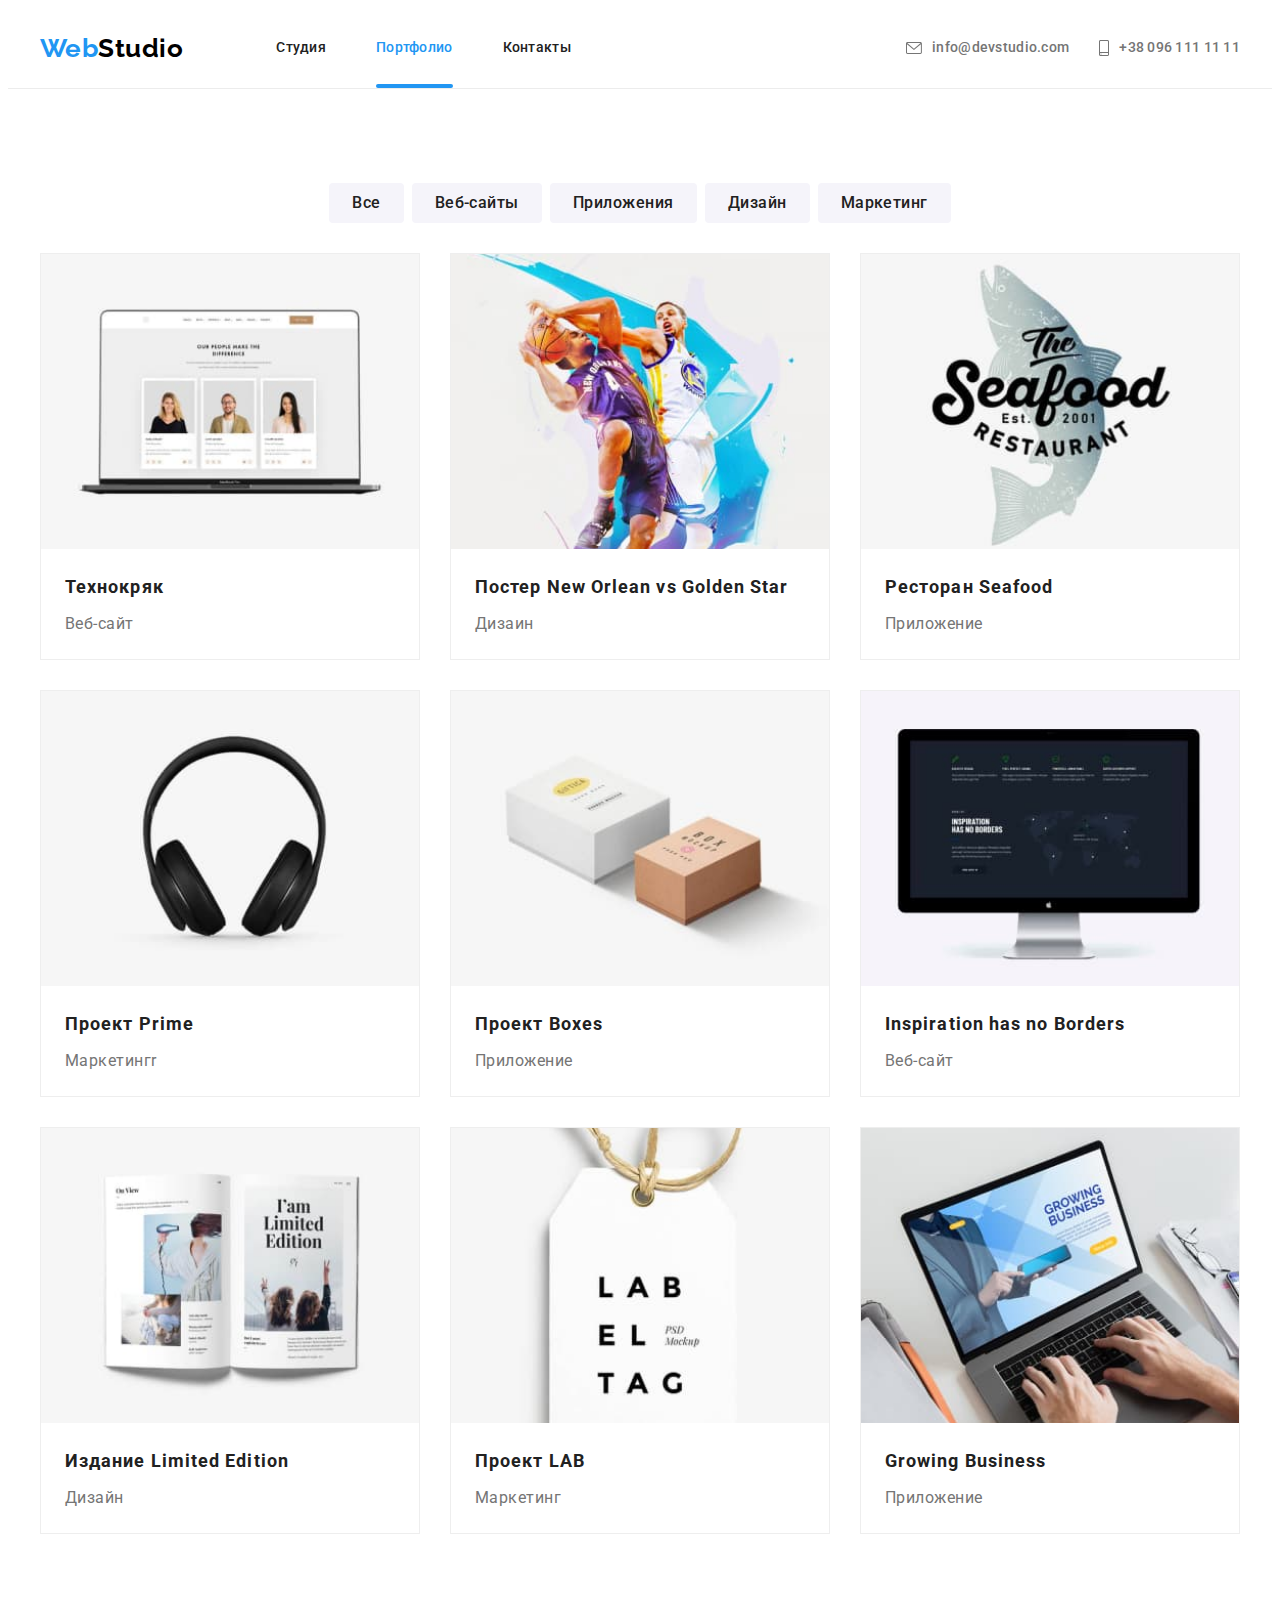
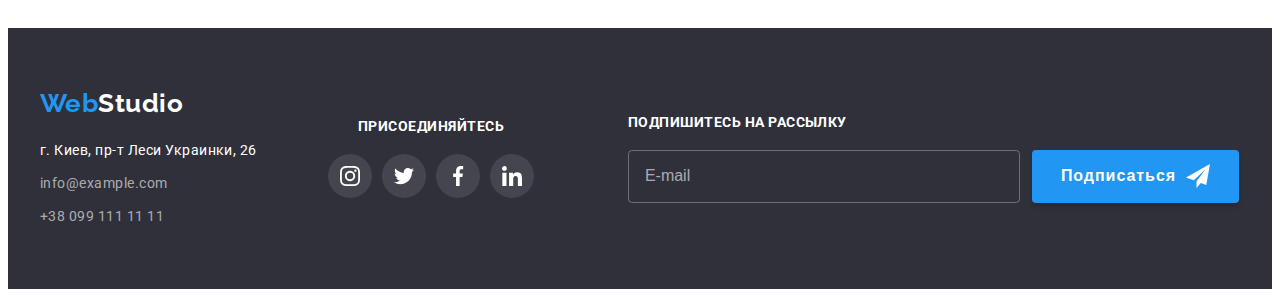
==== commit 9a4c62fa: "добавляет анимацию появления мобильного меню" ====
--- a/portfolio.html
+++ b/portfolio.html
@@ -68,7 +68,7 @@
       </div>
       <!--Мобильное меню-->
 
-      <div class="mob-menu__box is-hidden" data-menu>
+      <div class="mob-menu__box mob-menu__box--is-hidden" data-menu>
         <button class="menu-btn__close" data-menu-close type="button">
           <svg class="menu-btn__close-icon" width="19px" height="19px">
             <use href="./imagis/icons/icons.svg#icon-close-menu"></use>
@@ -152,364 +152,375 @@
       </div>
     </header>
 
-    <!--секция "Навигационных кнопок"-->
-    <section class="section projects">
-      <h1 class="projects__title visually-hidden">Проекты компании</h1>
-      <div class="container filters">
-        <ul class="filters__list">
-          <li class="filters__item">
-            <button class="filters__button" type="button">Все</button>
-          </li>
-          <li class="filters__item">
-            <button class="filters__button" type="button">Веб-сайты</button>
-          </li>
-          <li class="filters__item">
-            <button class="filters__button" type="button">Приложения</button>
-          </li>
-          <li class="filters__item">
-            <button class="filters__button" type="button">Дизайн</button>
-          </li>
-          <li class="filters__item">
-            <button class="filters__button" type="button">Маркетинг</button>
-          </li>
-        </ul>
-
-        <!--список "Проектами компании"-->
-
-        <ul class="galeri-projects">
-          <li class="galeri-projects__item">
-            <a class="galeri-projects__link" href="#"
-              ><div class="projects__photo-overlay">
-                <img
-                  class="galeri-projects__photo"
-                  srcset="
-                    ./imagis/ouer-work-portfolio/leptop/leptop-354.img.jpg 354w,
-                    ./imagis/ouer-work-portfolio/leptop/leptop-370.img.jpg 370w,
-                    ./imagis/ouer-work-portfolio/leptop/leptop-450.img.jpg 450w,
-                    ./imagis/ouer-work-portfolio/leptop/leptop-708.img.jpg 708w,
-                    ./imagis/ouer-work-portfolio/leptop/leptop-740.img.jpg 740w,
-                    ./imagis/ouer-work-portfolio/leptop/leptop-900.img.jpg 900w
-                  "
-                  sizes="(min-width: 1200px) 370px, (min-width: 768px) 354px, 100vw"
-                  src="./imagis/ouer-work-portfolio/leptop/leptop-354.img.jpg"
-                  alt="ноутбук"
-                  width="370"
-                  height="295"
-                />
-                <div class="overlay">
-                  <p class="overlay__text">
-                    Ресурс предлагает комплексные предложения с разным уровнем
-                    функционала и сервисов. Все это позволит посетителю получить
-                    исчерпывающие сведения о компании или частном лице.
-                  </p>
-                </div>
-              </div>
-
-              <div class="project-description">
-                <h2 class="project-description__name">Технокряк</h2>
-                <p class="project-description__about">Веб-сайт</p>
-              </div>
-            </a>
-          </li>
-
-          <li class="galeri-projects__item">
-            <a class="galeri-projects__link" href="#">
-              <div class="projects__photo-overlay">
-                <img
-                  class="galeri-projects__photo"
-                  srcset="
-                    ./imagis/ouer-work-portfolio/basketballs-players/basketballs-players-354.img.jpg 354w,
-                    ./imagis/ouer-work-portfolio/basketballs-players/basketballs-players-370.img.jpg 370w,
-                    ./imagis/ouer-work-portfolio/basketballs-players/basketballs-players-450.img.jpg 450w,
-                    ./imagis/ouer-work-portfolio/basketballs-players/basketballs-players-708.img.jpg 708w,
-                    ./imagis/ouer-work-portfolio/basketballs-players/basketballs-players-740.img.jpg 740w,
-                    ./imagis/ouer-work-portfolio/basketballs-players/basketballs-players-900.img.jpg 900w
-                  "
-                  sizes="(min-width: 1200px) 370px, (min-width: 768px) 354px, 100vw"
-                  src="./imagis/ouer-work-portfolio/basketballs-players/basketballs-players-354.img.jpg"
-                  alt="играки в баскетболл"
-                  width="370"
-                  height="295"
-                />
-                <div class="overlay">
-                  <p class="overlay__text">
-                    Ресурс предлагает комплексные предложения с разным уровнем
-                    функционала и сервисов. Все это позволит посетителю получить
-                    исчерпывающие сведения о компании или частном лице.
-                  </p>
-                </div>
-              </div>
-
-              <div class="project-description">
-                <h2 class="project-description__name">
-                  Постер <span lang="en">New Orlean vs Golden Star</span>
-                </h2>
-                <p class="project-description__about">Дизаин</p>
-              </div>
-            </a>
-          </li>
-
-          <li class="galeri-projects__item">
-            <a class="galeri-projects__link" href="#"
-              ><div class="projects__photo-overlay">
-                <img
-                  class="galeri-projects__photo"
-                  srcset="
-                    ./imagis/ouer-work-portfolio/fish-logo/fish-logo-354.img.jpg 354w,
-                    ./imagis/ouer-work-portfolio/fish-logo/fish-logo-370.img.jpg 370w,
-                    ./imagis/ouer-work-portfolio/fish-logo/fish-logo-450.img.jpg 450w,
-                    ./imagis/ouer-work-portfolio/fish-logo/fish-logo-708.img.jpg 708w,
-                    ./imagis/ouer-work-portfolio/fish-logo/fish-logo-740.img.jpg 740w,
-                    ./imagis/ouer-work-portfolio/fish-logo/fish-logo-900.img.jpg 900w
-                  "
-                  sizes="(min-width: 1200px) 370px, (min-width: 768px) 354px, 100vw"
-                  src="./imagis/ouer-work-portfolio/fish-logo/fish-logo-354.img.jpg"
-                  alt="рыба на фонге логотипа"
-                  width="370"
-                  height="295"
-                />
-                <div class="overlay">
-                  <p class="overlay__text">
-                    Ресурс предлагает комплексные предложения с разным уровнем
-                    функционала и сервисов. Все это позволит посетителю получить
-                    исчерпывающие сведения о компании или частном лице.
-                  </p>
-                </div>
-              </div>
-
-              <div class="project-description">
-                <h2 class="project-description__name">
-                  Ресторан <span lang="en">Seafood</span>
-                </h2>
-                <p class="project-description__about">Приложение</p>
-              </div>
-            </a>
-          </li>
-
-          <li class="galeri-projects__item">
-            <a class="galeri-projects__link" href="#"
-              ><div class="projects__photo-overlay">
-                <img
-                  class="galeri-projects__photo"
-                  srcset="
-                    ./imagis/ouer-work-portfolio/headphones/headphones-354.img.jpg 354w,
-                    ./imagis/ouer-work-portfolio/headphones/headphones-370.img.jpg 370w,
-                    ./imagis/ouer-work-portfolio/headphones/headphones-450.img.jpg 450w,
-                    ./imagis/ouer-work-portfolio/headphones/headphones-708.img.jpg 708w,
-                    ./imagis/ouer-work-portfolio/headphones/headphones-740.img.jpg 740w,
-                    ./imagis/ouer-work-portfolio/headphones/headphones-900.img.jpg 900w
-                  "
-                  sizes="(min-width: 1200px) 370px, (min-width: 768px) 354px, 100vw"
-                  src="./imagis/ouer-work-portfolio/headphones/headphones-354.img.jpg"
-                  alt="наушники"
-                  width="370"
-                  height="295"
-                />
-                <div class="overlay">
-                  <p class="overlay__text">
-                    Ресурс предлагает комплексные предложения с разным уровнем
-                    функционала и сервисов. Все это позволит посетителю получить
-                    исчерпывающие сведения о компании или частном лице.
-                  </p>
-                </div>
-              </div>
-
-              <div class="project-description">
-                <h2 class="project-description__name">
-                  Проект <span lang="en">Prime</span>
-                </h2>
-                <p class="project-description__about">Маркетингr</p>
-              </div>
-            </a>
-          </li>
-
-          <li class="galeri-projects__item">
-            <a class="galeri-projects__link" href="#"
-              ><div class="projects__photo-overlay">
-                <img
-                  class="galeri-projects__photo"
-                  srcset="
-                    ./imagis/ouer-work-portfolio/boxes/boxses-354.img.jpg 354w,
-                    ./imagis/ouer-work-portfolio/boxes/boxses-370.img.jpg 370w,
-                    ./imagis/ouer-work-portfolio/boxes/boxses-450.img.jpg 450w,
-                    ./imagis/ouer-work-portfolio/boxes/boxses-708.img.jpg 708w,
-                    ./imagis/ouer-work-portfolio/boxes/boxses-740.img.jpg 740w,
-                    ./imagis/ouer-work-portfolio/boxes/boxses-900.img.jpg 900w
-                  "
-                  sizes="(min-width: 1200px) 370px, (min-width: 768px) 354px, 100vw"
-                  src="./imagis/ouer-work-portfolio/boxes/boxses-354.img.jpg"
-                  alt="две коробки"
-                  width="370"
-                  height="295"
-                />
-                <div class="overlay">
-                  <p class="overlay__text">
-                    Ресурс предлагает комплексные предложения с разным уровнем
-                    функционала и сервисов. Все это позволит посетителю получить
-                    исчерпывающие сведения о компании или частном лице.
-                  </p>
-                </div>
-              </div>
-
-              <div class="project-description">
-                <h2 class="project-description__name">
-                  Проект <span lang="en">Boxes</span>
-                </h2>
-                <p class="project-description__about">Приложение</p>
-              </div>
-            </a>
-          </li>
-
-          <li class="galeri-projects__item">
-            <a class="galeri-projects__link" href="#"
-              ><div class="projects__photo-overlay">
-                <img
-                  class="galeri-projects__photo"
-                  srcset="
-                    ./imagis/ouer-work-portfolio/monitor/monitor-354.img.jpg 354w,
-                    ./imagis/ouer-work-portfolio/monitor/monitor-370.img.jpg 370w,
-                    ./imagis/ouer-work-portfolio/monitor/monitor-450.img.jpg 450w,
-                    ./imagis/ouer-work-portfolio/monitor/monitor-708.img.jpg 708w,
-                    ./imagis/ouer-work-portfolio/monitor/monitor-740.img.jpg 740w,
-                    ./imagis/ouer-work-portfolio/monitor/monitor-900.img.jpg 900w
-                  "
-                  sizes="(min-width: 1200px) 370px, (min-width: 768px) 354px, 100vw"
-                  src="./imagis/ouer-work-portfolio/monitor/monitor-354.img.jpg"
-                  alt="манитор"
-                  width="370"
-                  height="295"
-                />
-                <div class="overlay">
-                  <p class="overlay__text">
-                    Ресурс предлагает комплексные предложения с разным уровнем
-                    функционала и сервисов. Все это позволит посетителю получить
-                    исчерпывающие сведения о компании или частном лице.
-                  </p>
-                </div>
-              </div>
-
-              <div class="project-description">
-                <h2 class="project-description__name" lang="en">
-                  Inspiration has no Borders
-                </h2>
-                <p class="project-description__about">Веб-сайт</p>
-              </div>
-            </a>
-          </li>
-
-          <li class="galeri-projects__item">
-            <a class="galeri-projects__link" href="#"
-              ><div class="projects__photo-overlay">
-                <img
-                  class="galeri-projects__photo"
-                  srcset="
-                    ./imagis/ouer-work-portfolio/book/book-354.img.jpg 354w,
-                    ./imagis/ouer-work-portfolio/book/book-370.img.jpg 370w,
-                    ./imagis/ouer-work-portfolio/book/book-450.img.jpg 450w,
-                    ./imagis/ouer-work-portfolio/book/book-708.img.jpg 708w,
-                    ./imagis/ouer-work-portfolio/book/book-740.img.jpg 740w,
-                    ./imagis/ouer-work-portfolio/book/book-900.img.jpg 900w
-                  "
-                  sizes="(min-width: 1200px) 370px, (min-width: 768px) 354px, 100vw"
-                  src="./imagis/ouer-work-portfolio/book/book-354.img.jpg"
-                  alt="открытая книга"
-                  width="370"
-                  height="295"
-                />
-                <div class="overlay">
-                  <p class="overlay__text">
-                    Ресурс предлагает комплексные предложения с разным уровнем
-                    функционала и сервисов. Все это позволит посетителю получить
-                    исчерпывающие сведения о компании или частном лице.
-                  </p>
-                </div>
-              </div>
-
-              <div class="project-description">
-                <h2 class="project-description__name">
-                  Издание <span lang="en">Limited Edition</span>
-                </h2>
-                <p class="project-description__about">Дизайн</p>
-              </div>
-            </a>
-          </li>
-
-          <li class="galeri-projects__item">
-            <a class="galeri-projects__link" href="#"
-              ><div class="projects__photo-overlay">
-                <img
-                  class="galeri-projects__photo"
-                  srcset="
-                    ./imagis/ouer-work-portfolio/tag/tag-354.img.jpg 354w,
-                    ./imagis/ouer-work-portfolio/tag/tag-370.img.jpg 370w,
-                    ./imagis/ouer-work-portfolio/tag/tag-450.img.jpg 450w,
-                    ./imagis/ouer-work-portfolio/tag/tag-708.img.jpg 708w,
-                    ./imagis/ouer-work-portfolio/tag/tag-740.img.jpg 740w,
-                    ./imagis/ouer-work-portfolio/tag/tag-900.img.jpg 900w
-                  "
-                  sizes="(min-width: 1200px) 370px, (min-width: 768px) 354px, 100vw"
-                  src="./imagis/ouer-work-portfolio/tag/tag-354.img.jpg"
-                  alt="бирка с логотипом"
-                  width="370"
-                  height="295"
-                />
-                <div class="overlay">
-                  <p class="overlay__text">
-                    Ресурс предлагает комплексные предложения с разным уровнем
-                    функционала и сервисов. Все это позволит посетителю получить
-                    исчерпывающие сведения о компании или частном лице.
-                  </p>
-                </div>
-              </div>
-
-              <div class="project-description">
-                <h2 class="project-description__name">
-                  Проект <span lang="en">LAB</span>
-                </h2>
-                <p class="project-description__about">Маркетинг</p>
-              </div>
-            </a>
-          </li>
-
-          <li class="galeri-projects__item">
-            <a class="galeri-projects__link" href="#"
-              ><div class="projects__photo-overlay">
-                <img
-                  class="galeri-projects__photo"
-                  srcset="
-                    ./imagis/ouer-work-portfolio/laptop-hands/laptop-hands-354.img.jpg 354w,
-                    ./imagis/ouer-work-portfolio/laptop-hands/laptop-hands-370.img.jpg 370w,
-                    ./imagis/ouer-work-portfolio/laptop-hands/laptop-hands-450.img.jpg 450w,
-                    ./imagis/ouer-work-portfolio/laptop-hands/laptop-hands-708.img.jpg 708w,
-                    ./imagis/ouer-work-portfolio/laptop-hands/laptop-hands-740.img.jpg 740w,
-                    ./imagis/ouer-work-portfolio/laptop-hands/laptop-hands-900.img.jpg 900w
-                  "
-                  sizes="(min-width: 1200px) 370px, (min-width: 768px) 354px, 100vw"
-                  src="./imagis/ouer-work-portfolio/laptop-hands/laptop-hands-354.img.jpg"
-                  alt="наберает текст"
-                  width="370"
-                  height="295"
-                />
-                <div class="overlay">
-                  <p class="overlay__text">
-                    Ресурс предлагает комплексные предложения с разным уровнем
-                    функционала и сервисов. Все это позволит посетителю получить
-                    исчерпывающие сведения о компании или частном лице.
-                  </p>
-                </div>
-              </div>
-
-              <div class="project-description">
-                <h2 class="project-description__name" lang="en">
-                  Growing Business
-                </h2>
-                <p class="project-description__about">Приложение</p>
-              </div>
-            </a>
-          </li>
-        </ul>
-      </div>
-    </section>
+    <main>
+      <!--секция "Навигационных кнопок"-->
+      <section class="section projects">
+        <h1 class="projects__title visually-hidden">Проекты компании</h1>
+        <div class="container filters">
+          <ul class="filters__list">
+            <li class="filters__item">
+              <button class="filters__button" type="button">Все</button>
+            </li>
+            <li class="filters__item">
+              <button class="filters__button" type="button">Веб-сайты</button>
+            </li>
+            <li class="filters__item">
+              <button class="filters__button" type="button">Приложения</button>
+            </li>
+            <li class="filters__item">
+              <button class="filters__button" type="button">Дизайн</button>
+            </li>
+            <li class="filters__item">
+              <button class="filters__button" type="button">Маркетинг</button>
+            </li>
+          </ul>
+
+          <!--список "Проектами компании"-->
+
+          <ul class="galeri-projects">
+            <li class="galeri-projects__item">
+              <a class="galeri-projects__link" href="#"
+                ><div class="projects__photo-overlay">
+                  <img
+                    class="galeri-projects__photo"
+                    srcset="
+                      ./imagis/ouer-work-portfolio/leptop/leptop-354.img.jpg 354w,
+                      ./imagis/ouer-work-portfolio/leptop/leptop-370.img.jpg 370w,
+                      ./imagis/ouer-work-portfolio/leptop/leptop-450.img.jpg 450w,
+                      ./imagis/ouer-work-portfolio/leptop/leptop-708.img.jpg 708w,
+                      ./imagis/ouer-work-portfolio/leptop/leptop-740.img.jpg 740w,
+                      ./imagis/ouer-work-portfolio/leptop/leptop-900.img.jpg 900w
+                    "
+                    sizes="(min-width: 1200px) 370px, (min-width: 768px) 354px, 100vw"
+                    src="./imagis/ouer-work-portfolio/leptop/leptop-354.img.jpg"
+                    alt="ноутбук"
+                    width="370"
+                    height="295"
+                  />
+                  <div class="overlay">
+                    <p class="overlay__text">
+                      Ресурс предлагает комплексные предложения с разным уровнем
+                      функционала и сервисов. Все это позволит посетителю
+                      получить исчерпывающие сведения о компании или частном
+                      лице.
+                    </p>
+                  </div>
+                </div>
+
+                <div class="project-description">
+                  <h2 class="project-description__name">Технокряк</h2>
+                  <p class="project-description__about">Веб-сайт</p>
+                </div>
+              </a>
+            </li>
+
+            <li class="galeri-projects__item">
+              <a class="galeri-projects__link" href="#">
+                <div class="projects__photo-overlay">
+                  <img
+                    class="galeri-projects__photo"
+                    srcset="
+                      ./imagis/ouer-work-portfolio/basketballs-players/basketballs-players-354.img.jpg 354w,
+                      ./imagis/ouer-work-portfolio/basketballs-players/basketballs-players-370.img.jpg 370w,
+                      ./imagis/ouer-work-portfolio/basketballs-players/basketballs-players-450.img.jpg 450w,
+                      ./imagis/ouer-work-portfolio/basketballs-players/basketballs-players-708.img.jpg 708w,
+                      ./imagis/ouer-work-portfolio/basketballs-players/basketballs-players-740.img.jpg 740w,
+                      ./imagis/ouer-work-portfolio/basketballs-players/basketballs-players-900.img.jpg 900w
+                    "
+                    sizes="(min-width: 1200px) 370px, (min-width: 768px) 354px, 100vw"
+                    src="./imagis/ouer-work-portfolio/basketballs-players/basketballs-players-354.img.jpg"
+                    alt="играки в баскетболл"
+                    width="370"
+                    height="295"
+                  />
+                  <div class="overlay">
+                    <p class="overlay__text">
+                      Ресурс предлагает комплексные предложения с разным уровнем
+                      функционала и сервисов. Все это позволит посетителю
+                      получить исчерпывающие сведения о компании или частном
+                      лице.
+                    </p>
+                  </div>
+                </div>
+
+                <div class="project-description">
+                  <h2 class="project-description__name">
+                    Постер <span lang="en">New Orlean vs Golden Star</span>
+                  </h2>
+                  <p class="project-description__about">Дизаин</p>
+                </div>
+              </a>
+            </li>
+
+            <li class="galeri-projects__item">
+              <a class="galeri-projects__link" href="#"
+                ><div class="projects__photo-overlay">
+                  <img
+                    class="galeri-projects__photo"
+                    srcset="
+                      ./imagis/ouer-work-portfolio/fish-logo/fish-logo-354.img.jpg 354w,
+                      ./imagis/ouer-work-portfolio/fish-logo/fish-logo-370.img.jpg 370w,
+                      ./imagis/ouer-work-portfolio/fish-logo/fish-logo-450.img.jpg 450w,
+                      ./imagis/ouer-work-portfolio/fish-logo/fish-logo-708.img.jpg 708w,
+                      ./imagis/ouer-work-portfolio/fish-logo/fish-logo-740.img.jpg 740w,
+                      ./imagis/ouer-work-portfolio/fish-logo/fish-logo-900.img.jpg 900w
+                    "
+                    sizes="(min-width: 1200px) 370px, (min-width: 768px) 354px, 100vw"
+                    src="./imagis/ouer-work-portfolio/fish-logo/fish-logo-354.img.jpg"
+                    alt="рыба на фонге логотипа"
+                    width="370"
+                    height="295"
+                  />
+                  <div class="overlay">
+                    <p class="overlay__text">
+                      Ресурс предлагает комплексные предложения с разным уровнем
+                      функционала и сервисов. Все это позволит посетителю
+                      получить исчерпывающие сведения о компании или частном
+                      лице.
+                    </p>
+                  </div>
+                </div>
+
+                <div class="project-description">
+                  <h2 class="project-description__name">
+                    Ресторан <span lang="en">Seafood</span>
+                  </h2>
+                  <p class="project-description__about">Приложение</p>
+                </div>
+              </a>
+            </li>
+
+            <li class="galeri-projects__item">
+              <a class="galeri-projects__link" href="#"
+                ><div class="projects__photo-overlay">
+                  <img
+                    class="galeri-projects__photo"
+                    srcset="
+                      ./imagis/ouer-work-portfolio/headphones/headphones-354.img.jpg 354w,
+                      ./imagis/ouer-work-portfolio/headphones/headphones-370.img.jpg 370w,
+                      ./imagis/ouer-work-portfolio/headphones/headphones-450.img.jpg 450w,
+                      ./imagis/ouer-work-portfolio/headphones/headphones-708.img.jpg 708w,
+                      ./imagis/ouer-work-portfolio/headphones/headphones-740.img.jpg 740w,
+                      ./imagis/ouer-work-portfolio/headphones/headphones-900.img.jpg 900w
+                    "
+                    sizes="(min-width: 1200px) 370px, (min-width: 768px) 354px, 100vw"
+                    src="./imagis/ouer-work-portfolio/headphones/headphones-354.img.jpg"
+                    alt="наушники"
+                    width="370"
+                    height="295"
+                  />
+                  <div class="overlay">
+                    <p class="overlay__text">
+                      Ресурс предлагает комплексные предложения с разным уровнем
+                      функционала и сервисов. Все это позволит посетителю
+                      получить исчерпывающие сведения о компании или частном
+                      лице.
+                    </p>
+                  </div>
+                </div>
+
+                <div class="project-description">
+                  <h2 class="project-description__name">
+                    Проект <span lang="en">Prime</span>
+                  </h2>
+                  <p class="project-description__about">Маркетингr</p>
+                </div>
+              </a>
+            </li>
+
+            <li class="galeri-projects__item">
+              <a class="galeri-projects__link" href="#"
+                ><div class="projects__photo-overlay">
+                  <img
+                    class="galeri-projects__photo"
+                    srcset="
+                      ./imagis/ouer-work-portfolio/boxes/boxses-354.img.jpg 354w,
+                      ./imagis/ouer-work-portfolio/boxes/boxses-370.img.jpg 370w,
+                      ./imagis/ouer-work-portfolio/boxes/boxses-450.img.jpg 450w,
+                      ./imagis/ouer-work-portfolio/boxes/boxses-708.img.jpg 708w,
+                      ./imagis/ouer-work-portfolio/boxes/boxses-740.img.jpg 740w,
+                      ./imagis/ouer-work-portfolio/boxes/boxses-900.img.jpg 900w
+                    "
+                    sizes="(min-width: 1200px) 370px, (min-width: 768px) 354px, 100vw"
+                    src="./imagis/ouer-work-portfolio/boxes/boxses-354.img.jpg"
+                    alt="две коробки"
+                    width="370"
+                    height="295"
+                  />
+                  <div class="overlay">
+                    <p class="overlay__text">
+                      Ресурс предлагает комплексные предложения с разным уровнем
+                      функционала и сервисов. Все это позволит посетителю
+                      получить исчерпывающие сведения о компании или частном
+                      лице.
+                    </p>
+                  </div>
+                </div>
+
+                <div class="project-description">
+                  <h2 class="project-description__name">
+                    Проект <span lang="en">Boxes</span>
+                  </h2>
+                  <p class="project-description__about">Приложение</p>
+                </div>
+              </a>
+            </li>
+
+            <li class="galeri-projects__item">
+              <a class="galeri-projects__link" href="#"
+                ><div class="projects__photo-overlay">
+                  <img
+                    class="galeri-projects__photo"
+                    srcset="
+                      ./imagis/ouer-work-portfolio/monitor/monitor-354.img.jpg 354w,
+                      ./imagis/ouer-work-portfolio/monitor/monitor-370.img.jpg 370w,
+                      ./imagis/ouer-work-portfolio/monitor/monitor-450.img.jpg 450w,
+                      ./imagis/ouer-work-portfolio/monitor/monitor-708.img.jpg 708w,
+                      ./imagis/ouer-work-portfolio/monitor/monitor-740.img.jpg 740w,
+                      ./imagis/ouer-work-portfolio/monitor/monitor-900.img.jpg 900w
+                    "
+                    sizes="(min-width: 1200px) 370px, (min-width: 768px) 354px, 100vw"
+                    src="./imagis/ouer-work-portfolio/monitor/monitor-354.img.jpg"
+                    alt="манитор"
+                    width="370"
+                    height="295"
+                  />
+                  <div class="overlay">
+                    <p class="overlay__text">
+                      Ресурс предлагает комплексные предложения с разным уровнем
+                      функционала и сервисов. Все это позволит посетителю
+                      получить исчерпывающие сведения о компании или частном
+                      лице.
+                    </p>
+                  </div>
+                </div>
+
+                <div class="project-description">
+                  <h2 class="project-description__name" lang="en">
+                    Inspiration has no Borders
+                  </h2>
+                  <p class="project-description__about">Веб-сайт</p>
+                </div>
+              </a>
+            </li>
+
+            <li class="galeri-projects__item">
+              <a class="galeri-projects__link" href="#"
+                ><div class="projects__photo-overlay">
+                  <img
+                    class="galeri-projects__photo"
+                    srcset="
+                      ./imagis/ouer-work-portfolio/book/book-354.img.jpg 354w,
+                      ./imagis/ouer-work-portfolio/book/book-370.img.jpg 370w,
+                      ./imagis/ouer-work-portfolio/book/book-450.img.jpg 450w,
+                      ./imagis/ouer-work-portfolio/book/book-708.img.jpg 708w,
+                      ./imagis/ouer-work-portfolio/book/book-740.img.jpg 740w,
+                      ./imagis/ouer-work-portfolio/book/book-900.img.jpg 900w
+                    "
+                    sizes="(min-width: 1200px) 370px, (min-width: 768px) 354px, 100vw"
+                    src="./imagis/ouer-work-portfolio/book/book-354.img.jpg"
+                    alt="открытая книга"
+                    width="370"
+                    height="295"
+                  />
+                  <div class="overlay">
+                    <p class="overlay__text">
+                      Ресурс предлагает комплексные предложения с разным уровнем
+                      функционала и сервисов. Все это позволит посетителю
+                      получить исчерпывающие сведения о компании или частном
+                      лице.
+                    </p>
+                  </div>
+                </div>
+
+                <div class="project-description">
+                  <h2 class="project-description__name">
+                    Издание <span lang="en">Limited Edition</span>
+                  </h2>
+                  <p class="project-description__about">Дизайн</p>
+                </div>
+              </a>
+            </li>
+
+            <li class="galeri-projects__item">
+              <a class="galeri-projects__link" href="#"
+                ><div class="projects__photo-overlay">
+                  <img
+                    class="galeri-projects__photo"
+                    srcset="
+                      ./imagis/ouer-work-portfolio/tag/tag-354.img.jpg 354w,
+                      ./imagis/ouer-work-portfolio/tag/tag-370.img.jpg 370w,
+                      ./imagis/ouer-work-portfolio/tag/tag-450.img.jpg 450w,
+                      ./imagis/ouer-work-portfolio/tag/tag-708.img.jpg 708w,
+                      ./imagis/ouer-work-portfolio/tag/tag-740.img.jpg 740w,
+                      ./imagis/ouer-work-portfolio/tag/tag-900.img.jpg 900w
+                    "
+                    sizes="(min-width: 1200px) 370px, (min-width: 768px) 354px, 100vw"
+                    src="./imagis/ouer-work-portfolio/tag/tag-354.img.jpg"
+                    alt="бирка с логотипом"
+                    width="370"
+                    height="295"
+                  />
+                  <div class="overlay">
+                    <p class="overlay__text">
+                      Ресурс предлагает комплексные предложения с разным уровнем
+                      функционала и сервисов. Все это позволит посетителю
+                      получить исчерпывающие сведения о компании или частном
+                      лице.
+                    </p>
+                  </div>
+                </div>
+
+                <div class="project-description">
+                  <h2 class="project-description__name">
+                    Проект <span lang="en">LAB</span>
+                  </h2>
+                  <p class="project-description__about">Маркетинг</p>
+                </div>
+              </a>
+            </li>
+
+            <li class="galeri-projects__item">
+              <a class="galeri-projects__link" href="#"
+                ><div class="projects__photo-overlay">
+                  <img
+                    class="galeri-projects__photo"
+                    srcset="
+                      ./imagis/ouer-work-portfolio/laptop-hands/laptop-hands-354.img.jpg 354w,
+                      ./imagis/ouer-work-portfolio/laptop-hands/laptop-hands-370.img.jpg 370w,
+                      ./imagis/ouer-work-portfolio/laptop-hands/laptop-hands-450.img.jpg 450w,
+                      ./imagis/ouer-work-portfolio/laptop-hands/laptop-hands-708.img.jpg 708w,
+                      ./imagis/ouer-work-portfolio/laptop-hands/laptop-hands-740.img.jpg 740w,
+                      ./imagis/ouer-work-portfolio/laptop-hands/laptop-hands-900.img.jpg 900w
+                    "
+                    sizes="(min-width: 1200px) 370px, (min-width: 768px) 354px, 100vw"
+                    src="./imagis/ouer-work-portfolio/laptop-hands/laptop-hands-354.img.jpg"
+                    alt="наберает текст"
+                    width="370"
+                    height="295"
+                  />
+                  <div class="overlay">
+                    <p class="overlay__text">
+                      Ресурс предлагает комплексные предложения с разным уровнем
+                      функционала и сервисов. Все это позволит посетителю
+                      получить исчерпывающие сведения о компании или частном
+                      лице.
+                    </p>
+                  </div>
+                </div>
+
+                <div class="project-description">
+                  <h2 class="project-description__name" lang="en">
+                    Growing Business
+                  </h2>
+                  <p class="project-description__about">Приложение</p>
+                </div>
+              </a>
+            </li>
+          </ul>
+        </div>
+      </section>
+    </main>
 
     <!--секция "Футер"-->
     <footer Class="footer">
--- a/css/main.css
+++ b/css/main.css
@@ -100,6 +100,16 @@
 }
 
 .mob-menu__box {
+  display: -webkit-box;
+  display: -ms-flexbox;
+  display: flex;
+  -webkit-box-orient: vertical;
+  -webkit-box-direction: normal;
+      -ms-flex-direction: column;
+          flex-direction: column;
+  -webkit-box-pack: justify;
+      -ms-flex-pack: justify;
+          justify-content: space-between;
   position: fixed;
   left: 0;
   top: 0;
@@ -109,18 +119,20 @@
   background-color: #ffffff;
   z-index: 10;
   opacity: 1;
-  -webkit-transition: opacity 250ms cubic-bezier(0.4, 0, 0.2, 1);
-  transition: opacity 250ms cubic-bezier(0.4, 0, 0.2, 1);
-}
-
-.is-hidden {
+  -webkit-transform: translatex(0%);
+          transform: translatex(0%);
+  -webkit-transition: opacity 250ms cubic-bezier(0.4, 0, 0.2, 1), -webkit-transform 250ms cubic-bezier(0.4, 0, 0.2, 1);
+  transition: opacity 250ms cubic-bezier(0.4, 0, 0.2, 1), -webkit-transform 250ms cubic-bezier(0.4, 0, 0.2, 1);
+  transition: opacity 250ms cubic-bezier(0.4, 0, 0.2, 1), transform 250ms cubic-bezier(0.4, 0, 0.2, 1);
+  transition: opacity 250ms cubic-bezier(0.4, 0, 0.2, 1), transform 250ms cubic-bezier(0.4, 0, 0.2, 1), -webkit-transform 250ms cubic-bezier(0.4, 0, 0.2, 1);
+}
+.mob-menu__box--is-hidden {
+  -webkit-transform: translatex(-100%);
+          transform: translatex(-100%);
   opacity: 0;
   pointer-events: none;
 }
 
-.mob-menu {
-  margin-bottom: 306px;
-}
 .mob-menu__item:not(:last-child) {
   margin-bottom: 32px;
 }
@@ -416,7 +428,6 @@
   text-align: center;
   margin-left: auto;
   margin-right: auto;
-  margin-top: 60px;
   width: 208px;
   height: 80px;
 }
@@ -439,17 +450,12 @@
   color: #ffffff;
 }
 .footer__form-box {
-  margin-top: 60px;
-}
-@media screen and (max-width: 1199px) {
-  .footer__form-box {
-    margin: 0;
-    width: 450px;
-  }
+  width: 450px;
 }
 @media screen and (min-width: 1200px) {
   .footer__form-box {
     margin-left: 93px;
+    width: auto;
   }
 }
 .footer__form-text {
@@ -967,7 +973,7 @@
   -ms-flex-wrap: wrap;
       flex-wrap: wrap;
   gap: 8px;
-  margin-bottom: 50px;
+  margin-bottom: 30px;
 }
 @media screen and (min-width: 768px) {
   .filters__list {
@@ -1160,8 +1166,7 @@
 }
 @media screen and (min-width: 1200px) {
   .modal {
-    max-width: 528px;
-    width: 580px;
+    width: 528px;
   }
 }
 .is-hidden .modal {
